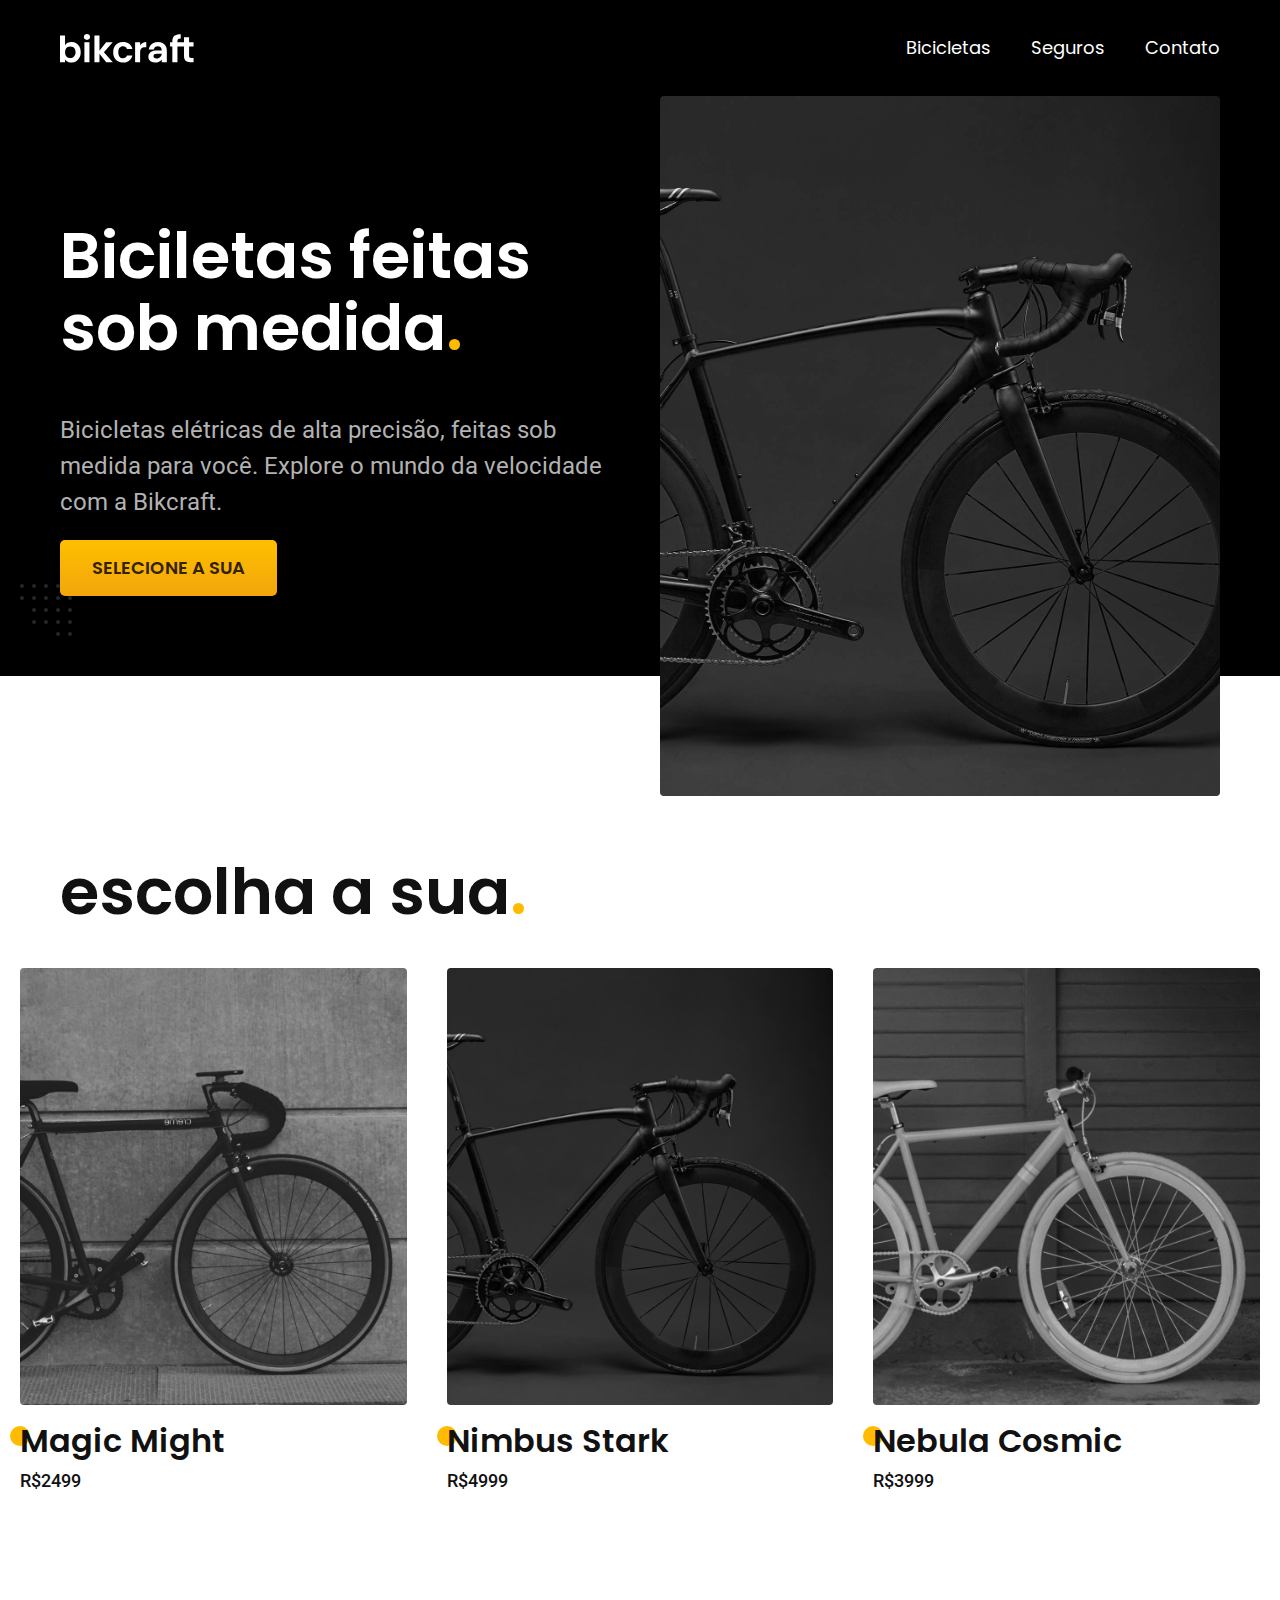
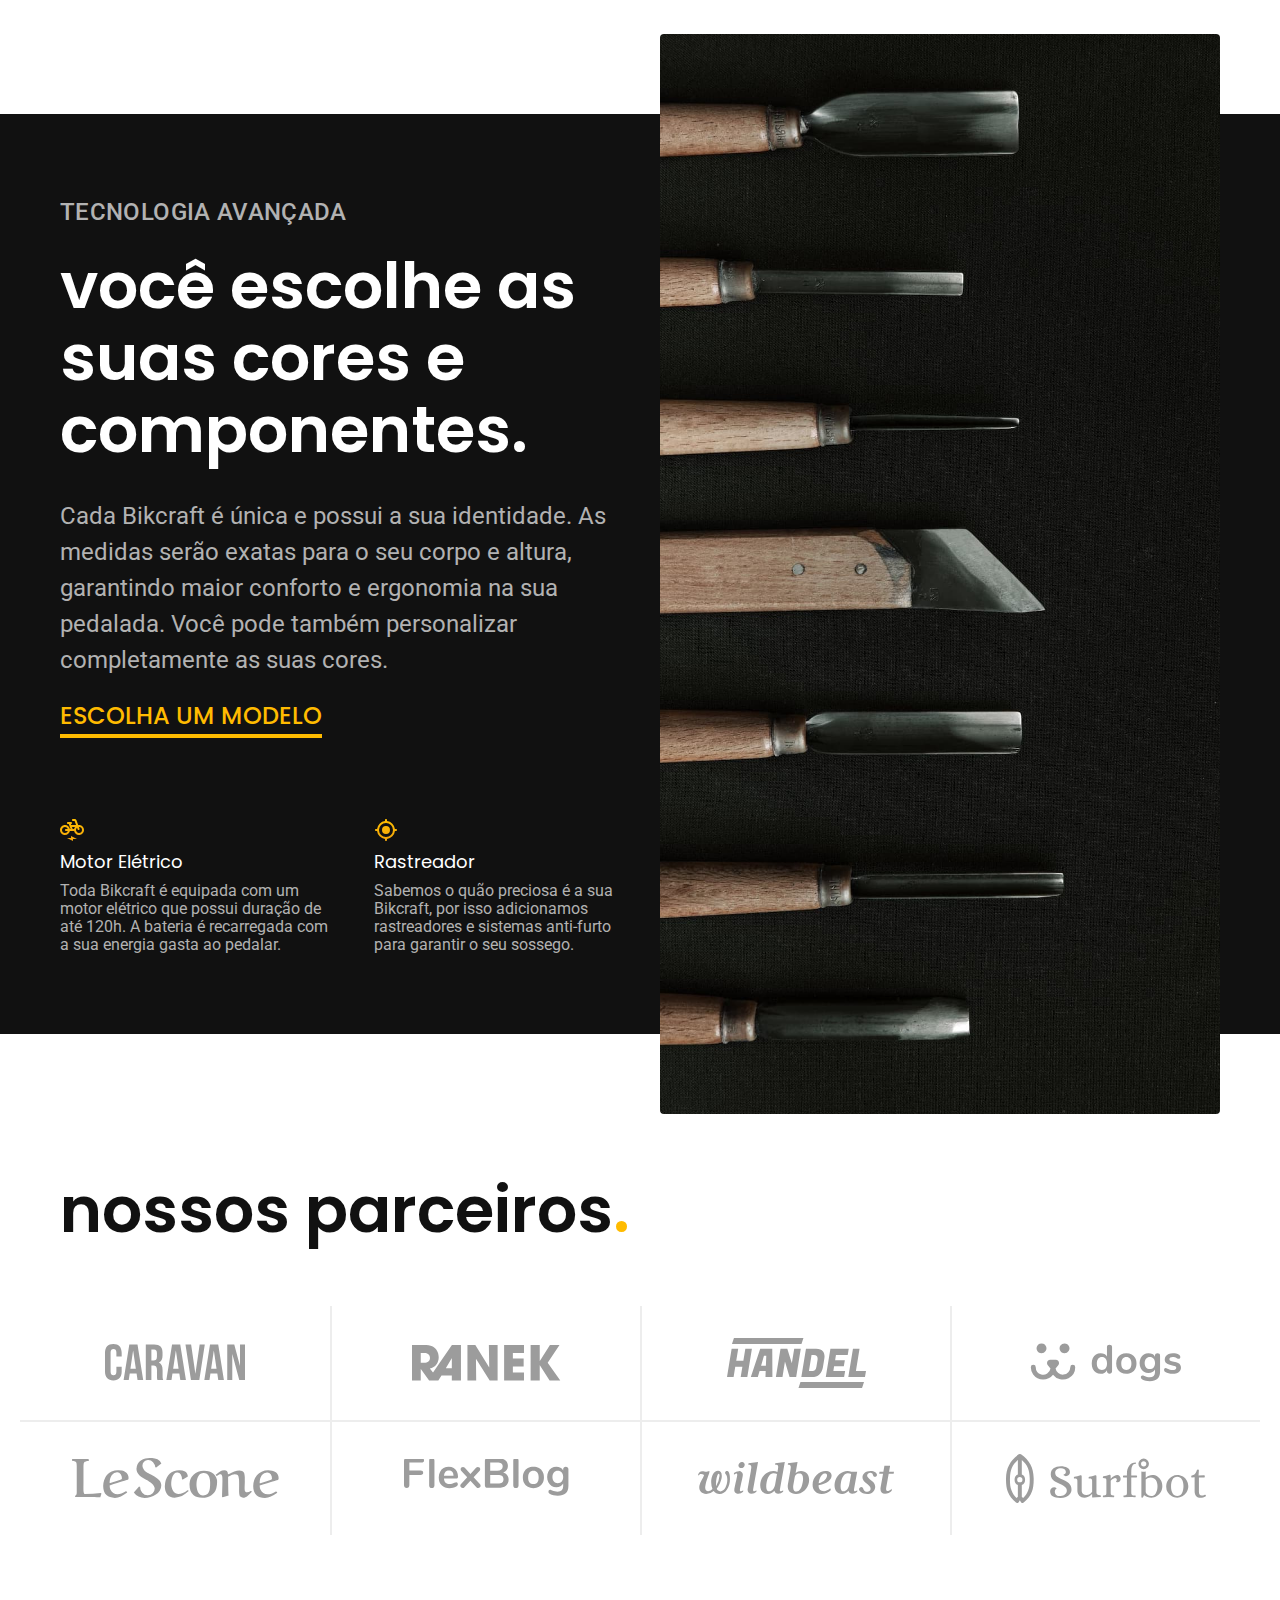
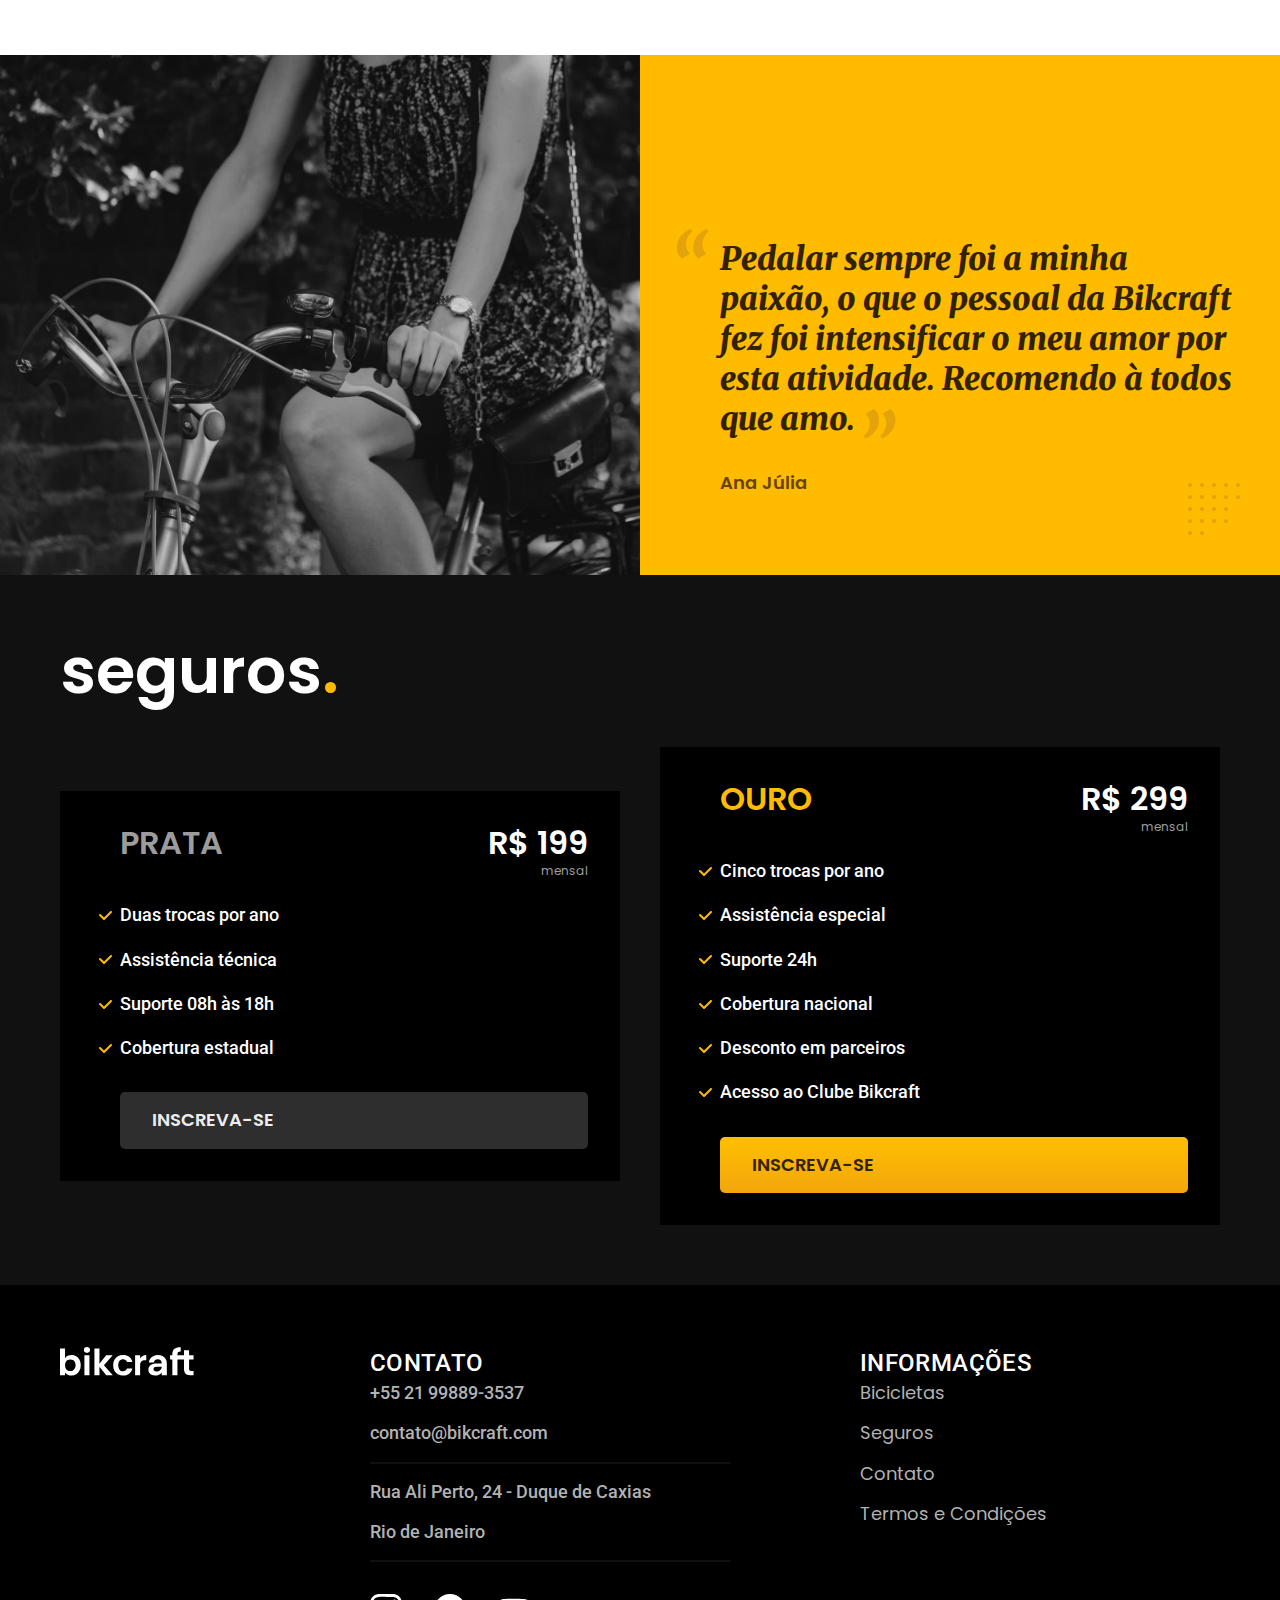
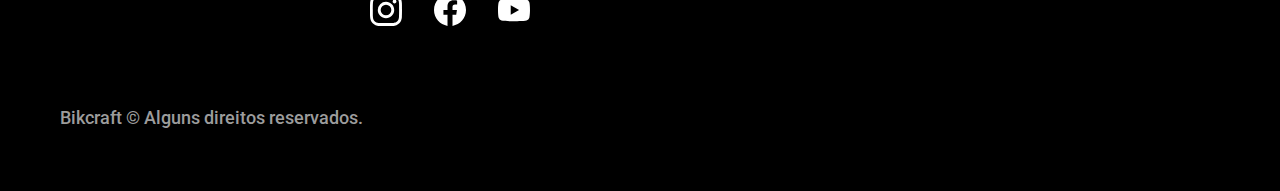
==== index.html @ 925ab54e "update plugins js" ====
<!DOCTYPE html>

<html lang="pt-br">

<head>
  <meta charset="UTF-8">
  <meta name="viewport" content="width=device-width, initial-scale=1.0">

  <title>Bikcraft - Bicicletas Elétricas</title>
  <meta name="description" content="Bicicletas elétricas de alta precisão e qualidade, feitas sob medida para o cliente. Explore o mundo na sua velocidade com a Bikcraft.">

  <link rel="preload" href="./css/style.css" as="style">
  <link rel="stylesheet" href="./css/style.css">


  <link rel="preconnect" href="https://fonts.googleapis.com">
  <link rel="preconnect" href="https://fonts.gstatic.com" crossorigin>
  <link href="link rel" preconnect href="https://fonts.googleapis.com">
  <link rel="preconnect" href="https://fonts.gstatic.com" crossorigin>
  <link href="https://fonts.googleapis.com/css2?family=Merriweather:ital,wght@1,900&family=Poppins:wght@400;600&family=Roboto:wght@400;500&display=swap" rel="stylesheet">


</head>

<body id="pagina-inicial">

  <header class="header-bg">
    <div class="header container">
      <a href="./">
        <img src="./img/bikcraft.svg" alt="Logo da Bikcraft" width="136" height="32">
      </a>
      <nav aria-label="primaria">
        <ul class="header-menu font-1-m cor-0 ">
          <li><a href="./bicicletas.html">Bicicletas</a></li>
          <li><a href="./seguros.html">Seguros</a></li>
          <li><a href="./contato.html">Contato</a></li>
        </ul>
      </nav>
    </div>
  </header>

  <main class="introducao-bg">
    <div class="introducao container">
      <div class="introducao-conteudo">
        <h1 class="font-1-xxl cor-0 fadeInDown" data-anime="200">Biciletas feitas sob medida<span class="corp1">.</span></h1>
        <p class="font-2-l cor-5 fadeInDown" data-anime="400">Bicicletas elétricas de alta precisão, feitas sob medida para você. Explore o mundo da velocidade com a Bikcraft.</p>
        <a class="botao corp1" href="./bicicletas.html" data-anime="600">Selecione a Sua</a>
      </div>
      <picture data-anime="800" class="fadeInDown">
        <source media="(max-width: 800px)" srcset="./img/bicicletas/nimbus.jpg">
        <img src="./img/fotos/introducao.jpg" alt="Bicicleta elétrica preta" width="1280" height="1600">
      </picture>
    </div>
  </main>

  <article class="bicicletas-lista">
    <h2 class="container font-1-xxl">escolha a sua<span class="corp1">.</span></h2>

    <ul>
      <li>
        <a href="./bicicletas/magic.html">
          <img src="./img/bicicletas/magic-home.jpg" alt="Bicicleta preta modelo Magic Might" width="920" height="1040">
          <h3 class="font-1-xl">Magic Might</h3>
          <span class="font-2-m cor8">R$2499</span>
        </a>
      </li>
      <li>
        <a href="./bicicletas/nimbus.html">
          <img src="./img/bicicletas/nimbus-home.jpg" alt="Bicicleta preta modelo Nimbus Stark" width="920" height="1040">
          <h3 class="font-1-xl">Nimbus Stark</h3>
          <span class="font-2-m cor8">R$4999</span>
        </a>
      </li>
      <li>
        <a href="./bicicletas/nebula.html">
          <img src="./img/bicicletas/nebula-home.jpg" alt="Bicicleta preta modelo Nebula Cosmic" width="920" height="1040">
          <h3 class="font-1-xl">Nebula Cosmic</h3>
          <span class="font-2-m cor8">R$3999</span>
        </a>
      </li>
    </ul>

  </article>

  <article class="tecnologia-bg">
    <div class="tecnologia container">
      <div class="tecnologia-conteudo">
        <span class="font-2-l-b cor-5">Tecnologia Avançada</span>
        <h2 class="font-1-xxl cor-0">você escolhe as suas cores e componentes<span class="cor-p1">.</span></h2>
        <p class="font-2-l cor-5">Cada Bikcraft é única e possui a sua identidade. As medidas serão exatas para o seu corpo e altura, garantindo maior conforto e ergonomia na sua pedalada. Você pode também personalizar completamente as suas cores.</p>
        <a class="link" href="./bicicletas.html">Escolha um modelo</a>
        <div class="tecnologia-vantagens">
          <div class="tecnologia-vantagens">
            <div>
              <img src="./img/icones/eletrica.svg" alt="" width="24" height="24">
              <h3 class="font-1-m cor-0">Motor Elétrico</h3>
              <p class="font-2-s cor-5">Toda Bikcraft é equipada com um motor elétrico que possui duração de até 120h. A bateria é recarregada com a sua energia gasta ao pedalar.</p>
            </div>
            <div>
              <img src="./img/icones/rastreador.svg" alt="" width="24" height="24">
              <h3 class="font-1-m cor-0">Rastreador</h3>
              <p class="font-2-s cor-5">Sabemos o quão preciosa é a sua Bikcraft, por isso adicionamos rastreadores e sistemas anti-furto para garantir o seu sossego.</p>
            </div>
          </div>
        </div>
      </div>
      <div class="tecnologia-imagem">
        <img src="./img/fotos/tecnologia.jpg" alt="" width="1200" height="1920">
      </div>
    </div>
  </article>

  <section class="parceiros" aria-label="nossos parceiros">
    <h2 class="container font-1-xxl">nossos parceiros<span class="corp1">.</span></h2>
    <ul>
      <li><img src="./img/parceiros/caravan.svg" alt="Caravan" width="140" height="38"></li>
      <li><img src="./img/parceiros/ranek.svg" alt="Ranek" width="149" height="36"></li>
      <li><img src="./img/parceiros/handel.svg" alt="Hancel" width="139" height="50"></li>
      <li><img src="./img/parceiros/dogs.svg" alt="Dogs" width="152" height="39"></li>
      <li><img src="./img/parceiros/lescone.svg" alt="LeScone" width="208" height="41"></li>
      <li><img src="./img/parceiros/flexblog.svg" alt="FlexBlog" width="165" height="38"></li>
      <li><img src="./img/parceiros/wildbeast.svg" alt="wildbeast" width="196" height="34"></li>
      <li><img src="./img/parceiros/surfbot.svg" alt="Surfbot" width="200" height="49"></li>
    </ul>
  </section>

  <section class="depoimento" aria-label="Depoimento">
    <div>
      <img src="./img/fotos/depoimento.jpg" alt="Pessoa pedalando uma bicicleta Bikcraft" width="1560" height="1360">
    </div>
    <div class="depoimento-conteudo">
      <blockquote class="font-1-xl corp5">
        <p>Pedalar sempre foi a minha paixão, o que o pessoal da Bikcraft fez foi intensificar o meu amor por esta atividade. Recomendo à todos que amo.</p>
      </blockquote>
      <span class="font-1-m-b corp4">Ana Júlia</span>
    </div>
  </section>


  <article class="seguros-bg">
    <div class="seguros container">
      <h2 class="font-1-xxl cor-0">seguros<span class="corp1">.</span></h2>
      <div class="seguros-item">
        <h3 class="font-1-xl cor-6">PRATA</h3>
        <span class="font-1-xl cor-0">R$ 199 <span class="font-1-xs cor-6">mensal</span></span>
        <ul class="font-2-m cor-0">
          <li>Duas trocas por ano</li>
          <li>Assistência técnica</li>
          <li>Suporte 08h às 18h</li>
          <li>Cobertura estadual</li>
        </ul>
        <a class="botao secundario" href="./orcamento.html">Inscreva-se</a>
      </div>

      <div class="seguros-item">
        <h3 class="font-1-xl corp1">OURO</h3>
        <span class="font-1-xl cor-0">R$ 299 <span class="font-1-xs cor-6">mensal</span></span>
        <ul class="font-2-m cor-0">
          <li>Cinco trocas por ano</li>
          <li>Assistência especial</li>
          <li>Suporte 24h</li>
          <li>Cobertura nacional</li>
          <li>Desconto em parceiros</li>
          <li>Acesso ao Clube Bikcraft</li>
        </ul>
        <a class="botao" href="./orcamento.html">Inscreva-se</a>
      </div>
    </div>
  </article>

  <footer class="footer-bg">
    <div class="footer container">
      <img src="./img/bikcraft.svg" alt="Bikcraft" width="136" height="32">

      <div class="footer-contato">
        <h3 class="font-2-l-b cor-0">Contato</h3>
        <ul class="font-2-m cor-5">
          <li><a href="tel:+5521998893537">+55 21 99889-3537</a></li>
          <li><a href="mailto:maeduardaaraujo01@gmail.com">contato@bikcraft.com</a></li>
          <li>Rua Ali Perto, 24 - Duque de Caxias</li>
          <li>Rio de Janeiro</li>
        </ul>
        <div class="footer-redes">
          <a href="./">
            <img src="./img/redes/instagram.svg" alt="Instagram" width="32" height="32">
          </a>
          <a href="./">
            <img src="./img/redes/facebook.svg" alt="Facebook" width="32" height="32">
          </a>
          <a href="./">
            <img src="./img/redes/youtube.svg" alt="Youtube" width="32" height="32">
          </a>
        </div>
      </div>
      <div class="footer-informacoes">
        <h3 class="font-2-l-b cor-0">Informações</h3>
        <nav>
          <ul class="font-1-m cor-5">
            <li><a href="./bicicletas.html">Bicicletas</a></li>
            <li><a href="./seguros.html">Seguros</a></li>
            <li><a href="./contato.html">Contato</a></li>
            <li><a href="./termos.html">Termos e Condições</a></li>
          </ul>
        </nav>
      </div>
      <p class="footer-copy font-2-m cor-6">Bikcraft © Alguns direitos reservados.</p>
    </div>
  </footer>

  <script src="./js/plugins/simple-anime.js"></script>
  <script src="./js/script.js"></script>

</body>

</html>
---- css/style.css ----
@import "./global/global.css";
@import "./utilidades/tipografia.css";
@import "./utilidades/cores.css";
@import "./utilidades/animacao.css";

@import "./global/header.css";
@import "./global/footer.css";

/* Utilidades */
@import "./utilidades/componentes.css";
@import "./utilidades/formulario.css";

/* Home */
@import "./home/introducao.css";
@import "./home/tecnologia.css";
@import "./home/parceiros.css";
@import "./home/depoimento.css";

/* Bicicletas */
@import "./bicicletas/bicicletas.lista.css";
@import "./bicicletas/bicicletas.css";

/* Bicicleta */
@import "./bicicleta/bicicleta.css";
@import "./bicicleta/seguro.css";

/* Seguros */
@import "./seguros/vantagens.css";
@import "./seguros/perguntas.css";
@import "./seguros/seguros.css";

/* Contato */
@import "./contato/contato.css";
@import "./contato/lojas.css";

/* Termos */
@import "./termos/termos.css";

/* Orçamento */
@import "./orcamento/orcamento.css";
---- css/style.css ----
@import "./global/global.css";
@import "./utilidades/tipografia.css";
@import "./utilidades/cores.css";
@import "./utilidades/animacao.css";

@import "./global/header.css";
@import "./global/footer.css";

/* Utilidades */
@import "./utilidades/componentes.css";
@import "./utilidades/formulario.css";

/* Home */
@import "./home/introducao.css";
@import "./home/tecnologia.css";
@import "./home/parceiros.css";
@import "./home/depoimento.css";

/* Bicicletas */
@import "./bicicletas/bicicletas.lista.css";
@import "./bicicletas/bicicletas.css";

/* Bicicleta */
@import "./bicicleta/bicicleta.css";
@import "./bicicleta/seguro.css";

/* Seguros */
@import "./seguros/vantagens.css";
@import "./seguros/perguntas.css";
@import "./seguros/seguros.css";

/* Contato */
@import "./contato/contato.css";
@import "./contato/lojas.css";

/* Termos */
@import "./termos/termos.css";

/* Orçamento */
@import "./orcamento/orcamento.css";
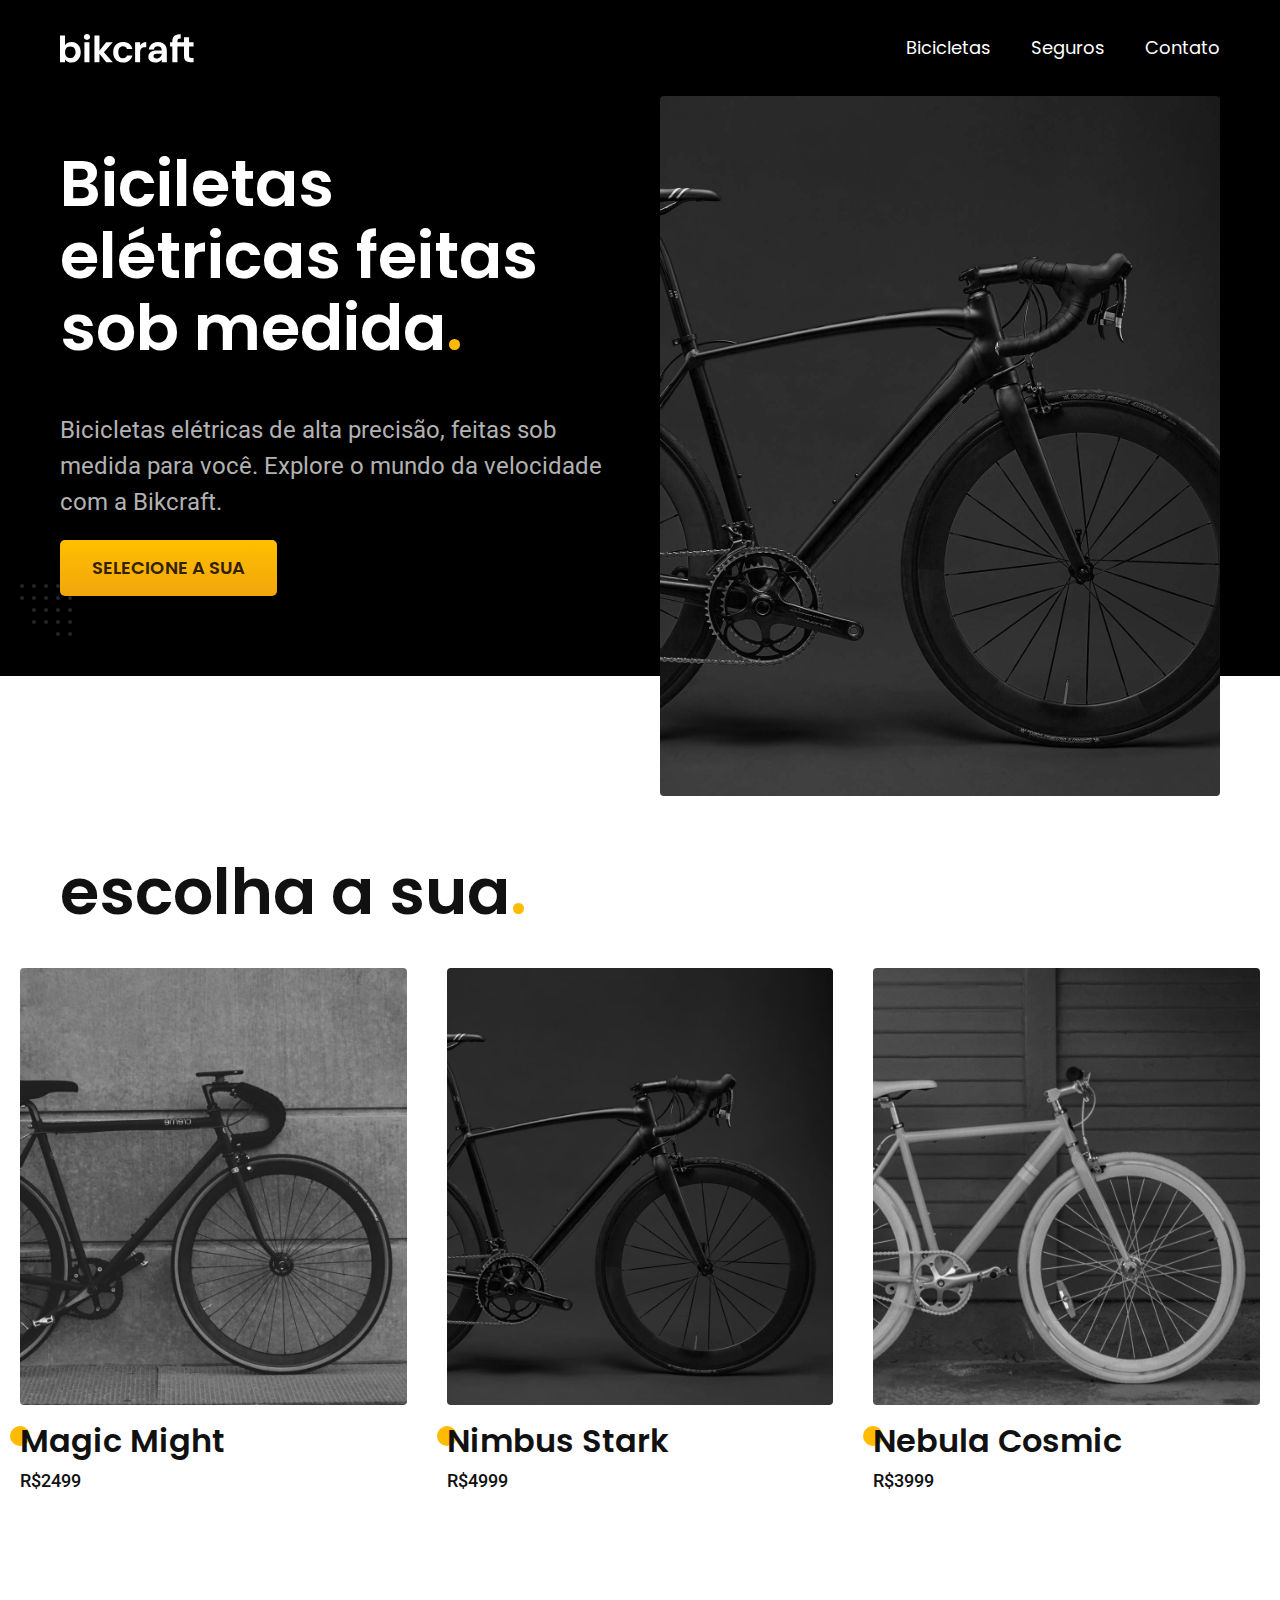
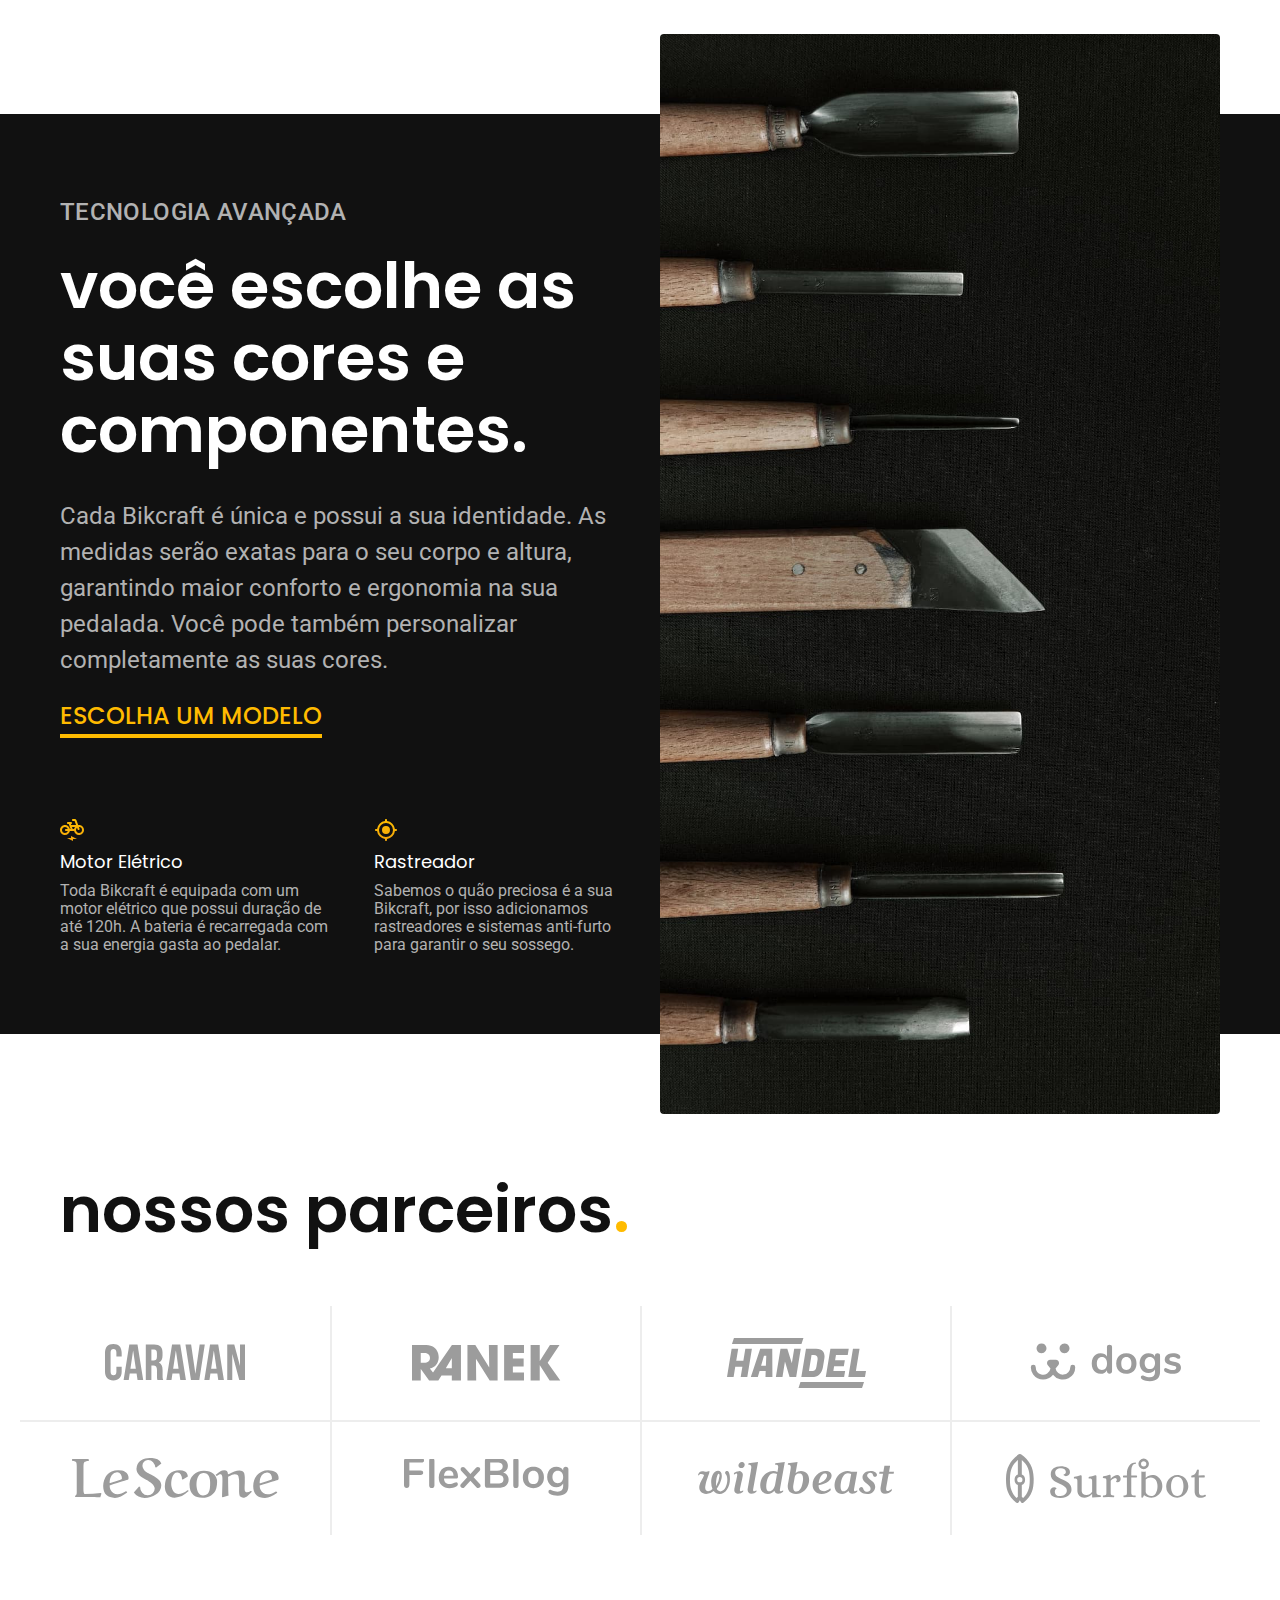
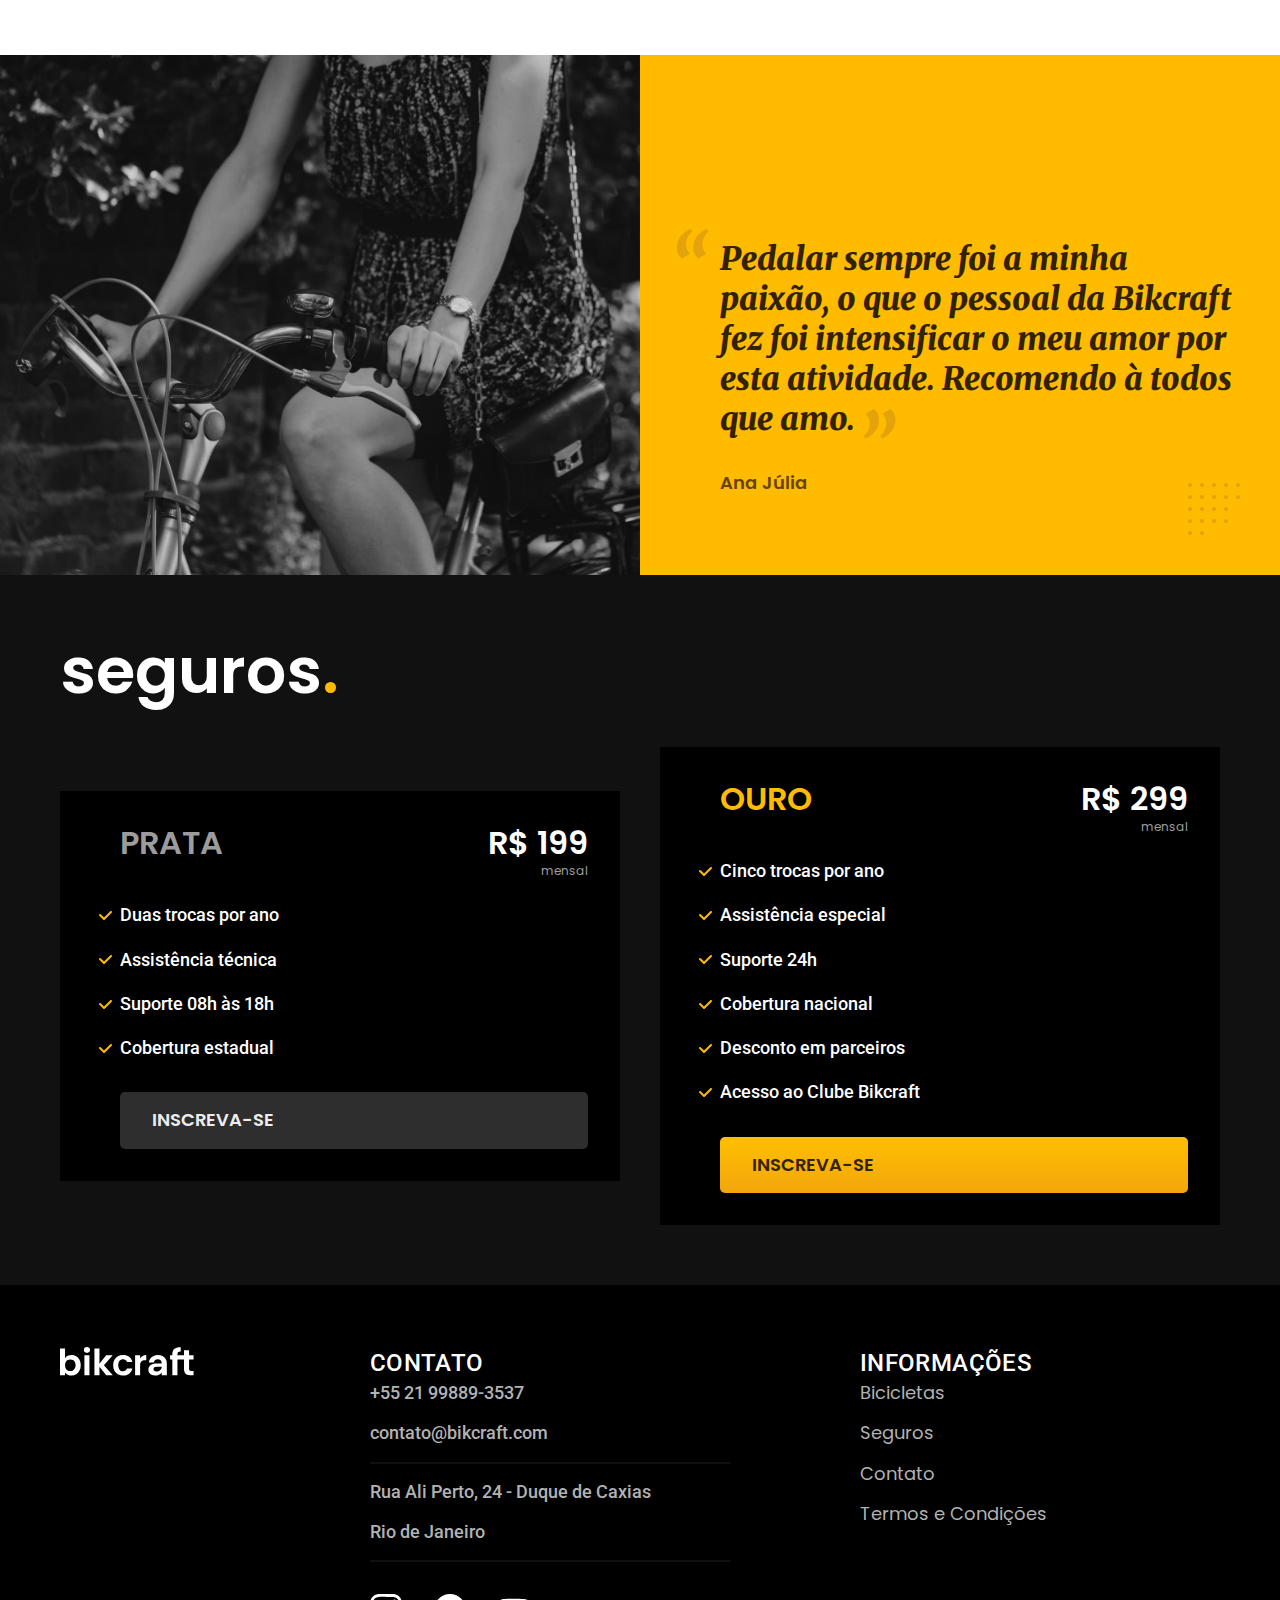
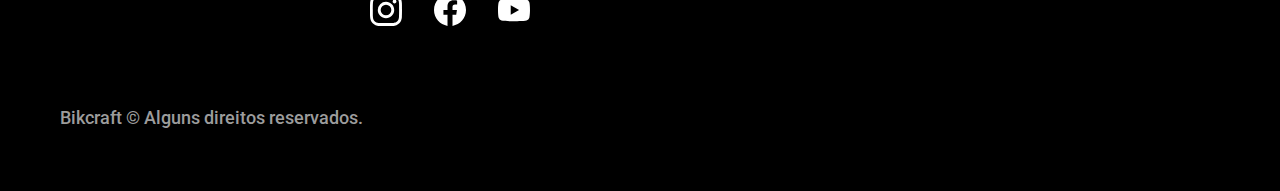
==== commit 0bb40311: "terceiro commit" ====
--- a/index.html
+++ b/index.html
@@ -9,8 +9,10 @@
   <title>Bikcraft - Bicicletas Elétricas</title>
   <meta name="description" content="Bicicletas elétricas de alta precisão e qualidade, feitas sob medida para o cliente. Explore o mundo na sua velocidade com a Bikcraft.">
 
-  <link rel="preload" href="./css/style.css" as="style">
-  <link rel="stylesheet" href="./css/style.css">
+
+  <link rel="icon" href="./favicon.svg" type="image/svg+xml">
+  <link rel="preload" href="./css/style.min.css" as="style">
+  <link rel="stylesheet" href="./css/style.min.css">
 
 
   <link rel="preconnect" href="https://fonts.googleapis.com">
@@ -20,6 +22,7 @@
   <link href="https://fonts.googleapis.com/css2?family=Merriweather:ital,wght@1,900&family=Poppins:wght@400;600&family=Roboto:wght@400;500&display=swap" rel="stylesheet">
 
 
+  <script>document.documentElement.classList.add('js');</script>
 </head>
 
 <body id="pagina-inicial">
@@ -42,7 +45,7 @@
   <main class="introducao-bg">
     <div class="introducao container">
       <div class="introducao-conteudo">
-        <h1 class="font-1-xxl cor-0 fadeInDown" data-anime="200">Biciletas feitas sob medida<span class="corp1">.</span></h1>
+        <h1 class="font-1-xxl cor-0 fadeInDown" data-anime="200">Biciletas elétricas feitas sob medida<span class="corp1">.</span></h1>
         <p class="font-2-l cor-5 fadeInDown" data-anime="400">Bicicletas elétricas de alta precisão, feitas sob medida para você. Explore o mundo da velocidade com a Bikcraft.</p>
         <a class="botao corp1" href="./bicicletas.html" data-anime="600">Selecione a Sua</a>
       </div>
--- a/css/style.min.css
+++ b/css/style.min.css
@@ -0,0 +1 @@
+body{margin:0;font-family:Arial,Helvetica,sans-serif;color:#111}body{margin:0;font-family:Arial,Helvetica,sans-serif;color:#111}blockquote,dd,h1,h2,h3,h4,p,ul{margin:0}ul{padding:0;list-style:none}a{text-decoration:none;color:inherit}img{max-width:100%;height:auto;display:block}img[src$=".jpg"]{border-radius:4px}.font-1-xxl{font:600 4rem/1.125 Poppins,sans-serif}.font-1-xl{font:600 2rem/1.25 Poppins,sans-serif}.font-2-xl{font:500 2rem/1.25 Roboto,sans-serif}.font-1-l{font:400 1.5rem/1.5 Poppins,sans-setif}.font-2-l,.font-2-l-b{font:400 1.5rem/1.5 Roboto,sans-serif}.font-2-l-b{font-weight:500;letter-spacing:.015em;text-transform:uppercase}.font-2-lb{font:500 1.5rem/1.5 Roboto,sans-serif}.font-1-m,.font-1-m-b{font:400 1.125rem/1.35 Poppins,sans-serif}.font-1-m-b{font-weight:600}.font-2-m{font:500 1.125rem/1.35 Roboto,sans-serif}.font-1-s{font:400 1rem/1.5 Poppins,sans-serif}.font-2-s{font:400 1rem/1.125 Roboto,sans-serif}.font-2-xs{font:400 0.875rem/1.43 Roboto,sans-serif}.font-1-xs{font:400 0.75rem/1.35 Poppins,sans-serif}@media (max-width:1200px){.font-1-xxl{font-size:3rem}.font-2-1,.font-2-l-b{font-size:1.125rem}}@media (max-width:800px){.font-1-xxl{font-size:2rem}.font-1-xl,.font-2-xl{font-size:1.5rem}}:root{--cor0:#ffffff;--cor1:#f7f7f7;--cor2:#ededed;--cor3:#dedede;--cor4:#cccccc;--cor5:#b2b2b2;--cor6:#9c9c9c;--cor7:#717171;--cor8:#595959;--cor9:#404040;--cor10:#2e2e2e;--cor11:#111111;--cor12:#000000;--corp1:#ffbb00;--corp2:#e4a30b;--corp3:#a66f00;--corp4:#664400;--corp5:#332200}.cor-0{color:var(--cor0)}.cor-1{color:var(--cor1)}.cor-2{color:var(--cor2)}.cor-3{color:var(--cor3)}.cor-4{color:var(--cor4)}.cor-5{color:var(--cor5)}.cor-6{color:var(--cor6)}.cor-7{color:var(--cor7)}.cor-8{color:var(--cor8)}.cor-9{color:var(--cor9)}.cor-10{color:var(--cor10)}.cor-11{color:var(--cor11)}.cor-12{color:var(--cor12)}.corp1{color:var(--corp1)}.corp2{color:var(--corp2)}.corp3{color:var(--corp3)}.corp4{color:var(--corp4)}.corp5{color:var(--corp5)}.js .fadeInDown{transform:translate3d(0,-20px,0)}.js .fadeInUp{transform:translate3d(0,20px,0)}.js .fadeInRight{transform:translate3d(20px,0,0)}.js .fadeInLeft{transform:translate3d(-20px,0,0)}.js [data-anime]{opacity:0}.js .anime{opacity:1;transform:none;transition:transform .8s,opacity .8s}.header-bg{background:var(--cor12)}.header{display:flex;flex-wrap:wrap;gap:20px;justify-content:space-between;align-items:center;box-sizing:border-box;padding-top:20px;padding-bottom:20px}.header-menu{display:flex;flex-wrap:wrap;gap:40px}.header-menu a{display:inline-block;padding:16px 0;position:relative}.header-menu a::after{content:"";display:block;height:2px;width:0%;background:var(--cor0);margin-top:4px;transition:.3s;position:absolute}.header-menu a.ativo::after,.header-menu a:hover:after{width:100%}@media (max-width:800px){.header{justify-content:center}.header-menu{gap:20px}.header-menu a{background:var(--cor11);padding:12px 16px;border-radius:4px}.header-menu a:hover{background-color:var(--cor10)}.header a::after{display:none}}@media (max-width:600px){.header-menu{gap:20px}.header-menu a{padding:8px 12px;font-size:14px}}@media (max-width:400px){.header-menu a{padding:8px 10px;font-size:10px}}.footer-bg{background-color:var(--cor12)}.footer{display:grid;grid-template-columns:3fr 5fr 4fr;gap:40px;padding-top:60px;padding-bottom:60px}.footer h2{margin-bottom:32px}.footer-contato ul{margin-bottom:32px}.footer-contato li:nth-child(2n):after{content:"";display:block;max-width:360px;height:2px;background:var(--cor11);margin-top:16px}.footer li{margin-bottom:16px}.footer-redes{display:flex;gap:32px}.footer a:hover{color:var(--cor0)}.footer-copy{grid-column:1/-1;margin-top:40px}@media (max-width:800px){.footer>img{display:none}.footer{grid-template-columns:1fr 1fr}}@media (max-width:600px){.footer{grid-template-columns:1fr;gap:60px}.footer-copy{margin-top:0}}.container{box-sizing:border-box;max-width:1200px;padding-left:20px;padding-right:20px;margin-left:auto;margin-right:auto}.botao{display:inline-block;padding:16px 32px;color:var(--corp5);background:linear-gradient(#ffbf00,#f2a60c);box-shadow:0 1px 2px rgba(0,0,0,.1);border-radius:5px;text-transform:uppercase;font:600 1.125rem/1.35 Poppins,sans-serif;border:none;cursor:pointer}.botao:hover{background:linear-gradient(#ffb60b,#e59317)}.botao.secundario{background:var(--cor10);color:var(--cor2)}.botao.secundario:hover{background:var(--cor9)}.botao.seta{display:flex;align-items:center}.botao.seta::after{content:"";display:inline-block;width:18px;height:10px;margin-left:12px;background:url("../img/icones/seta.svg");transition:transform .2s}.botao.seta:hover::after{transform:translateX(4px)}@media (max-width:600px){.botao{padding:12px 16px;font-size:1rem}}.link{display:inline-block;color:var(--corp1);font:500 1.5rem/1.5 Poppins,sans-serif;text-transform:uppercase}.link::after{content:"";display:block;width:100%;height:4px;background-color:currentColor}.link:hover{color:var(--cor0)}.titulo-bg{padding-top:60px;padding-bottom:60px;background-color:var(--cor11)}.titulo{margin-bottom:4px;background:url("../img/dec/top-right.svg") no-repeat top right 20px}@media (max-width:800px){.titulo{padding-top:40px;padding-bottom:40px}.titulo p{font-size:1rem;text-transform:lowercase;font-weight:400}}.form{display:grid;grid-template-columns:1fr 1fr;gap:20px}.form label{display:block;font:600 1rem/1.5 sans-serif}.form .col-2{grid-column:span 2}.form input[type=email],.form input[type=text],.form textarea{font:400 1rem/1.5 Roboto,sans-serif;background:var(--cor1);border:1px solid var(--cor2);padding:12px;border-radius:4px;width:100%;box-sizing:border-box}.form input[type=email]:focus,.form input[type=text]:focus,.form textarea:focus{outline:0;border-color:var(--corp1);background:var(--cor0);box-shadow:0 0 0 2px #fea}@media (max-width:600px){.form{grid-template-columns:1fr}.form .col-2{grid-column:1}}.introducao-bg{background:var(--cor12) url("../img/dec/bottom-left.svg") no-repeat bottom 160px left 20px;box-shadow:inset 0 -120px #fff}.introducao{display:grid;grid-template-columns:1fr 1fr;gap:0 40px;max-width:1200px}.introducao-conteudo{align-self:end;padding-bottom:200px}.introducao img{width:100%;height:100%;object-fit:cover}.introducao h1{margin-bottom:48px}.introducao h1 span{color:var(--corp1)}.introducao p{margin-bottom:20px}@media (max-width:800px){.introducao-bg{background:var(--cor11);padding-top:40px;box-shadow:inset 0 -60px var(--cor0)}.introducao{grid-template-columns:1fr;gap:32px}.introducao-conteudo{padding-bottom:0}.introducao h1{margin-bottom:16px}.introducao img{height:300px;width:100%}}.tecnologia-bg{background-color:var(--cor11);box-shadow:inset 0 80px var(--cor0),inset 0 -80px var(--cor0)}.tecnologia{display:grid;grid-template-columns:1fr 1fr;gap:40px}.tecnologia-imagem img{width:100%;height:100%;object-fit:cover;object-position:left}.tecnologia-conteudo{padding-top:160px;padding-bottom:160px}.tecnologia-conteudo>span{display:block;margin-bottom:20px}.tecnologia-conteudo h2{margin-bottom:32px}.tecnologia-conteudo>p{margin-bottom:20px}.tecnologia a{margin-bottom:80px}.tecnologia-vantagens{display:flex;gap:40px}.tecnologia-vantagens h3{margin-bottom:8px;width:max-content}.tecnologia-vantagens img{width:24px;margin-bottom:8px}@media (max-width:800px){.tecnologia-bg{box-shadow:initial}.tecnologia{grid-template-columns:1fr}.tecnologia-conteudo{padding-top:60px;padding-bottom:60px}.tecnologia-imagem{display:none}.tecnologia a{margin-bottom:60px}}@media (max-width:600px){.tecnologia-vantagens{flex-direction:column}}.parceiros{padding-top:60px;padding-bottom:120px}.parceiros h2{margin-bottom:60px}.parceiros ul{padding:0 20px;max-width:1400px;display:grid;grid-template-columns:repeat(4,1fr);margin-left:auto;margin-right:auto}.parceiros li{display:flex;padding:32px;border-left:2px solid var(--cor2)}.parceiros li:first-child,.parceiros li:nth-child(5){border-left:none}.parceiros li:nth-child(n+5){border-top:2px solid var(--cor2)}.parceiros img{margin:auto}@media (max-width:800px){.parceiros{padding-bottom:60px}.parceiros li{padding:20px}.parceiros h2{margin-bottom:20px}.parceiros ul{grid-template-columns:repeat(2,1fr)}.parceiros li:nth-child(n+3){border-top:2px solid var(--cor2)}.parceiros li:nth-child(odd){border-left:none}}.depoimento{display:grid;grid-template-columns:1fr 1fr;background-color:var(--corp1);overflow:hidden}.depoimento img{width:100%;height:100%;object-fit:cover;border-radius:0}.depoimento-conteudo{padding:40px 40px 80px 80px;align-self:end;background:url("../img/dec/bottom-right-p.svg") no-repeat bottom 40px right 40px}.depoimento-conteudo p{max-width:32ch;font-family:Merriweather,serif;font-style:italic;font-weight:900;margin-bottom:32px;position:relative}.depoimento p::after,.depoimento p::before{font-size:5rem;color:var(--corp2);position:absolute}.depoimento p::before{content:"“";left:-50px;top:-20px}.depoimento p::after{content:"”"}@media (min-width:1200px){.depoimento img{max-height:520px}}@media (max-width:800px){.depoimento{grid-template-columns:1fr;text-align:center}.depoimento img{max-height:200px}.depoimento-conteudo{padding:40px 20px;justify-self:center}}.bicicletas-lista{padding-top:60px;padding-bottom:120px}.bicicletas-lista h2{margin-bottom:40px}.bicicletas-lista ul{display:flex;gap:40px;padding:0 20px 20px 20px;max-width:1400px;margin-left:auto;margin-right:auto;overflow-x:auto}#bicicleta .bicicletas-lista ul{padding:40px 60px;background-color:var(--cor2)}.bicicletas-lista li{flex:1;min-width:280px}.bicicletas-lista a{display:block}.bicicletas-lista img{margin-bottom:16px}.bicicletas-lista h3{margin-bottom:8px;display:flex;align-items:center;position:relative}.bicicletas-lista h3::before{content:" ";position:absolute;width:20px;height:20px;top:5px;left:-10px;border-radius:50%;background-color:var(--corp1);z-index:-1}.bicicletas-lista li:hover{transform:scale(1.02);transition:1.8s;cursor:grab}@media (max-width:800px){.bicicletas-lista{padding-bottom:60px}.bicicletas-lista ul{gap:20px}}.bicicletas-bg{background:linear-gradient(to right,var(--cor0) 30%,var(--cor11) 0)}.bicicletas{display:grid;grid-template-columns:1fr 1fr;gap:40px;padding-top:60px;padding-bottom:60px;background:url("../img/dec/top-right.svg") no-repeat top 40px right 20px}.bicicletas-imagem{display:grid}.bicicletas-imagem img{grid-area:1/1}.bicicletas-imagem span{grid-area:1/1;place-self:start end;margin-top:20px;background:var(--cor12);display:inline-block;padding:8px 16px 8px 8px;border-radius:4px 0 0 4px}.bicicletas-conteudo{display:grid;grid-template-columns:1fr auto;align-content:start}.bicicletas h2,.bicicletas p{grid-column:1/-1}.bicicletas h2{margin-bottom:20px}.bicicletas h2::before{content:"";display:block;width:12px;height:8px;background-color:var(--corp1);margin-bottom:8px}.bicicletas p{margin-bottom:32px}.bicicletas a{place-self:end}.bicicletas li{display:flex;align-items:center}.bicicletas ul{display:grid;gap:16px}.bicicletas-conteudo img{width:24px;margin-right:8px}@media (max-width:800px){.bicicletas-bg{background:var(--cor11)}.bicicletas{grid-template-columns:1fr;gap:20px;padding-top:40px;padding-bottom:40px}}@media (max-width:600px){.bicicletas-conteudo{grid-template-columns:1fr}.bicicletas ul{font-size:1rem;grid-template-columns:1fr 1fr;margin-bottom:32px}.bicicletas a{margin-top:20px;place-self:start;grid-column:1/-1}}.bicicleta{display:grid;grid-template-columns:1fr 1fr;align-items:start;gap:40px;padding-top:60px;padding-bottom:60px}#bicicleta .titulo p{text-transform:uppercase}.bicicleta-imagens{display:flex;flex-wrap:wrap;gap:20px}.bicicleta-imagens img{flex:1;min-width:200px}.bicicleta-imagens img:first-child{min-width:100%}.bicicleta-conteudo p{margin-bottom:32px}.bicicleta-comprar{display:grid;grid-template-columns:max-content auto;align-items:center;justify-items:start;gap:8px 8px;margin-bottom:40px}.bicicleta-comprar a{grid-row:span 2}.bicicleta-comprar span{display:flex;align-items:center;background-color:var(--cor12);padding:4px 8px;border-radius:4px}.bicicleta-conteudo h2{text-transform:uppercase;letter-spacing:.15em;margin-bottom:12px}.bicicleta-ficha,.bicicleta-informacoes{padding:32px;background-color:var(--cor12);border-radius:4px}.bicicleta-informacoes{margin-bottom:40px;display:grid;grid-template-columns:1fr 1fr;gap:32px}.bicicleta-informacoes img{width:24px;margin-bottom:8px}.bicicleta-informacoes h3{margin-bottom:8px}.bicicleta-ficha li{padding:4px 0;display:flex;justify-content:space-between;border-bottom:1px solid var(--cor11)}.bicicleta-ficha li:last-child{border-bottom:none}.bicicleta-ficha span{color:var(--cor6)}@media (max-width:800px){.bicicleta{grid-template-columns:1fr;padding-top:40px;padding-bottom:40px}.bicicleta-imagens{grid-row:2}}@media (max-width:400px){.bicicleta-informacoes{grid-template-columns:1fr}.bicicleta-comprar{grid-template-columns:1fr}}.seguro-bg{background-color:var(--cor10);box-shadow:inset 0 120px var(--cor0),inset 0 -120px var(--cor12)}.seguro{display:grid;grid-template-columns:1fr 1fr;gap:40px}.seguro-imagem img{width:100%;height:100%;object-fit:cover}.seguro-conteudo{padding-top:180px;padding-bottom:180px}.seguro h2{margin-bottom:10px}.seguro p{margin-top:10px}.seguro a{margin-top:10px}@media (max-width:800px){.seguro-bg{box-shadow:inset 0 -60px var(--cor12)}.seguro{grid-template-columns:1fr}.seguro-imagem{height:200px}.seguro-conteudo{grid-row:1;padding-top:40px;padding-bottom:0}}.vantagens-bg{background-color:var(--cor12)}.vantagens{padding-top:120px;padding-bottom:120px}.vantagens h2{margin-bottom:60px}.vantagens ul{display:grid;grid-template-columns:repeat(auto-fit,minmax(280px,max-content));gap:20px}.vantagens h3,.vantagens img{margin-bottom:8px}@media (max-width:800px){.vantagens-bg{background-color:var(--cor11)}.vantagens{padding:30px;padding-bottom:30px}.vantagens h2{margin-bottom:5 0}.vantagens ul{gap:20px;grid-template-columns:1fr}}.perguntas{padding-top:120px;padding-bottom:120px}.perguntas h2{margin-bottom:60px}.perguntas dl>div{padding:20px;border-radius:4px}.perguntas dl>div:nth-child(odd){background-color:var(--cor1)}.perguntas button{display:grid;grid-template-columns:auto 1fr auto;align-items:center;gap:8px;cursor:pointer;border:none;background:0 0;width:100%;text-align:left}.perguntas button::before{content:"";display:inline-block;width:12px;height:8px;background-color:var(--corp1)}.perguntas button::after{content:"";display:inline-block;width:14px;height:6px;background:url("../img/icones/seta-abrir.svg");transform:.3s}.perguntas button:hover::after,.perguntas button[aria-expanded=true]::after{transform:rotate(180deg)}.js .perguntas dd{display:none}.js .perguntas dd.ativa{display:block}.perguntas dd{padding-left:20px;padding-top:16px;max-width:80ch}@media (max-width:800px){.perguntas{padding-top:60px;padding-bottom:60px}.perguntas h2{margin-bottom:40px}}.seguros-bg{background:var(--cor11)}.seguros{padding-top:60px;padding-bottom:60px;display:grid;grid-template-columns:1fr 1fr;gap:40px;align-items:center}.seguros h2{grid-column:1/-1}.seguros-item{background-color:var(--cor12);padding:32px 32px 32px 60px;display:grid;grid-template-columns:1fr auto}.seguros-item h3{margin-bottom:40px}.seguros-item span{grid-column:2;display:block;text-align:right}.seguros-item ul{grid-column:1/-1;margin-bottom:32px}.seguros-item li{display:flex;align-items:center;position:relative}.seguros-item li+li{margin-top:20px}.seguros-item li::before{content:"";display:inline-block;width:13px;height:9px;background-image:url("../img/icones/lista.svg");position:absolute;left:-21px;position:absolute}.seguros-item a{grid-column:1/-1}@media (max-width:800px){.seguros{grid-template-columns:1fr}}#contato{background:linear-gradient(var(--cor11) 600px,var(--cor1) 0)}.contato{display:grid;grid-template-columns:5fr 7fr}.contato-dados,.contato-formulario{padding:60px;box-shadow:0 1px 2px rgba(0,0,0,.1)}.contato-dados{border-radius:5px 0 0 5px;background:var(--cor12) url("../img/dec/bottom-left.svg") no-repeat bottom 20px left 20px}.contato-formulario{border-radius:0 5px 5px 0;background:var(--cor0) url("../img/dec/bottom-right.svg") no-repeat bottom 20px right 20px}.contato-dados h2{margin-bottom:60px}.contato-endereco{margin-bottom:32px;padding-left:28px;background:url("../img/icones/local.svg") no-repeat 0 2px}.contato-endereco p{margin-bottom:8px}.contato-meios a{display:block;max-width:max-content;margin-bottom:8px;padding-left:28px}.contato-meios a:hover{color:var(--cor0)}.contato-meios a:first-child{background:url("../img/icones/email.svg") no-repeat 0 2px}.contato-meios a:nth-child(2){margin-bottom:32px}.contato-meios a:nth-child(3){background:url("../img/icones/telefone.svg") no-repeat 0 2px;margin-bottom:60px}.contato-redes{display:flex;gap:32px;padding-left:28px}@media (max-width:800px){.contato{grid-template-columns:1fr}.contato-dados,.contato-formulario{padding:20px}.contato-dados{border-radius:5px 5px 0 0;background:var(--cor12)}.contato-formulario{border-radius:0 0 5px 5px}.contato-dados h2,.contato-meios a:nth-child(3){margin-bottom:32px}.contato-redes{margin-bottom:12px}}.lojas{display:grid;grid-template-columns:1fr 1fr;gap:0 40px;padding-top:120px;padding-bottom:120px}.lojas h2{grid-column:1/-1;margin-bottom:60px}.lojas img{border-radius:4px 4px 0 0}.lojas-item{border-radius:4px;background:var(--cor0);box-shadow:0 1px 2px rgba(0,0,0,.1)}.lojas-conteudo{display:grid;grid-template-columns:1fr 1fr;gap:32px 16px;padding:32px}.lojas-conteudo h3,.lojas-tempo{grid-column:1/-1}.lojas-dados{display:grid;gap:8px;border-left:2px solid var(--cor2);padding-left:12px}.lojas-tempo{display:flex;align-items:center;gap:8px}@media (max-width:800px){.lojas{gap:20px;padding-top:60px;padding-bottom:60px}.lojas h2{margin-bottom:32px}.lojas-conteudo{grid-template-columns:1fr}}@media (max-width:600px){.lojas{grid-template-columns:1fr}}.termos{padding-top:80px;padding-bottom:80px}.termos h2{font-weight:600;margin-bottom:20px}.termos p+h2{margin-top:40px}.termos p{margin-bottom:24px;max-width:75ch}#orcamento{background:linear-gradient(var(--cor11) 600px,var(--cor1) 0)}.orcamento{display:grid;grid-template-columns:5fr 7fr;padding-bottom:120px}.orcamento h2{text-transform:uppercase;position:relative;display:flex;align-items:center}.orcamento h2::before{content:"";display:inline-block;width:4px;height:8px;background-color:var(--corp1);position:absolute;left:-12px}.orcamento-dados,.orcamento-produto{padding:60px;box-shadow:0 1px 2px rgba(0,0,0,.1)}.orcamento-produto{border-radius:5px 0 0 5px;background:var(--cor12) url("../img/dec/bottom-left.svg") no-repeat bottom 20px left 20px;display:grid;grid-template-columns:1fr 1fr;gap:20px;align-content:start}.orcamento-produto>*{grid-column:1/-1}.orcamento-produto>label{grid-column:initial}.orcamento-produto label{font:400 1rem/1.5 Poppins,sans-serif;color:var(--cor4);background-color:var(--cor10);padding:12px 16px;border-radius:4px;cursor:pointer;display:grid;grid-template-columns:auto 1fr auto;align-items:center;border:1px solid var(--cor10)}.orcamento-produto input:checked+label{background:var(--cor0);color:var(--cor11)}.orcamento-produto label::before{content:"";display:inline-block;box-sizing:border-box;width:12px;height:12px;border:1px solid var(--cor6);border-radius:50%;margin-right:8px}.orcamento-produto input:checked+label::before{border-color:var(--cor7);box-shadow:inset 0 0 0 3px var(--cor0),inset 0 0 0 6px var(--cor11)}.orcamento-produto label:hover{background-color:var(--cor9);border-color:var(--cor9)}.orcamento-produto input:focus+label{box-shadow:0 0 0 2px var(--corp1);border-color:var(--cor12)}.orcamento-produto label span{display:none}.orcamento-produto input:checked+label span{display:inline-block}.orcamento-produto input{opacity:0;position:absolute;pointer-events:none}.orcamento-dados{border-radius:0 5px 5px 0;background:var(--cor0) url("../img/dec/bottom-right.svg") no-repeat bottom 10px right 10px}.orcamento-conteudo{display:none}.orcamento-conteudo h2,.orcamento-dados h2:nth-of-type(n+2){margin-top:20px}#bikcraft:checked~#orcamento-bikcraft,#seguro:checked~#orcamento-seguro{display:grid;gap:20px}.orcamento-detalhes{display:none;background:var(--cor0);padding:20px;grid-template-columns:1fr 1fr;border-radius:4px;align-items:center}.orcamento-detalhes li{display:flex;align-items:center;margin-bottom:8px}.orcamento-detalhes li img{width:16px;margin-right:8px}.orcamento-produto input:checked+label+.orcamento-detalhes{display:grid}@media (max-width:1200px){.orcamento-dados,.orcamento-produto{padding:32px}}@media (max-width:800px){.orcamento{grid-template-columns:1fr}.orcamento-produto{border-radius:5px 5px 0 0;background:var(--cor12)}.orcamento-dados{border-radius:0 0 5px 5px}}@media (max-width:400px){.orcamento-produto{grid-template-columns:1fr}}--- a/css/style.min.css
+++ b/css/style.min.css
@@ -0,0 +1 @@
+body{margin:0;font-family:Arial,Helvetica,sans-serif;color:#111}body{margin:0;font-family:Arial,Helvetica,sans-serif;color:#111}blockquote,dd,h1,h2,h3,h4,p,ul{margin:0}ul{padding:0;list-style:none}a{text-decoration:none;color:inherit}img{max-width:100%;height:auto;display:block}img[src$=".jpg"]{border-radius:4px}.font-1-xxl{font:600 4rem/1.125 Poppins,sans-serif}.font-1-xl{font:600 2rem/1.25 Poppins,sans-serif}.font-2-xl{font:500 2rem/1.25 Roboto,sans-serif}.font-1-l{font:400 1.5rem/1.5 Poppins,sans-setif}.font-2-l,.font-2-l-b{font:400 1.5rem/1.5 Roboto,sans-serif}.font-2-l-b{font-weight:500;letter-spacing:.015em;text-transform:uppercase}.font-2-lb{font:500 1.5rem/1.5 Roboto,sans-serif}.font-1-m,.font-1-m-b{font:400 1.125rem/1.35 Poppins,sans-serif}.font-1-m-b{font-weight:600}.font-2-m{font:500 1.125rem/1.35 Roboto,sans-serif}.font-1-s{font:400 1rem/1.5 Poppins,sans-serif}.font-2-s{font:400 1rem/1.125 Roboto,sans-serif}.font-2-xs{font:400 0.875rem/1.43 Roboto,sans-serif}.font-1-xs{font:400 0.75rem/1.35 Poppins,sans-serif}@media (max-width:1200px){.font-1-xxl{font-size:3rem}.font-2-1,.font-2-l-b{font-size:1.125rem}}@media (max-width:800px){.font-1-xxl{font-size:2rem}.font-1-xl,.font-2-xl{font-size:1.5rem}}:root{--cor0:#ffffff;--cor1:#f7f7f7;--cor2:#ededed;--cor3:#dedede;--cor4:#cccccc;--cor5:#b2b2b2;--cor6:#9c9c9c;--cor7:#717171;--cor8:#595959;--cor9:#404040;--cor10:#2e2e2e;--cor11:#111111;--cor12:#000000;--corp1:#ffbb00;--corp2:#e4a30b;--corp3:#a66f00;--corp4:#664400;--corp5:#332200}.cor-0{color:var(--cor0)}.cor-1{color:var(--cor1)}.cor-2{color:var(--cor2)}.cor-3{color:var(--cor3)}.cor-4{color:var(--cor4)}.cor-5{color:var(--cor5)}.cor-6{color:var(--cor6)}.cor-7{color:var(--cor7)}.cor-8{color:var(--cor8)}.cor-9{color:var(--cor9)}.cor-10{color:var(--cor10)}.cor-11{color:var(--cor11)}.cor-12{color:var(--cor12)}.corp1{color:var(--corp1)}.corp2{color:var(--corp2)}.corp3{color:var(--corp3)}.corp4{color:var(--corp4)}.corp5{color:var(--corp5)}.js .fadeInDown{transform:translate3d(0,-20px,0)}.js .fadeInUp{transform:translate3d(0,20px,0)}.js .fadeInRight{transform:translate3d(20px,0,0)}.js .fadeInLeft{transform:translate3d(-20px,0,0)}.js [data-anime]{opacity:0}.js .anime{opacity:1;transform:none;transition:transform .8s,opacity .8s}.header-bg{background:var(--cor12)}.header{display:flex;flex-wrap:wrap;gap:20px;justify-content:space-between;align-items:center;box-sizing:border-box;padding-top:20px;padding-bottom:20px}.header-menu{display:flex;flex-wrap:wrap;gap:40px}.header-menu a{display:inline-block;padding:16px 0;position:relative}.header-menu a::after{content:"";display:block;height:2px;width:0%;background:var(--cor0);margin-top:4px;transition:.3s;position:absolute}.header-menu a.ativo::after,.header-menu a:hover:after{width:100%}@media (max-width:800px){.header{justify-content:center}.header-menu{gap:20px}.header-menu a{background:var(--cor11);padding:12px 16px;border-radius:4px}.header-menu a:hover{background-color:var(--cor10)}.header a::after{display:none}}@media (max-width:600px){.header-menu{gap:20px}.header-menu a{padding:8px 12px;font-size:14px}}@media (max-width:400px){.header-menu a{padding:8px 10px;font-size:10px}}.footer-bg{background-color:var(--cor12)}.footer{display:grid;grid-template-columns:3fr 5fr 4fr;gap:40px;padding-top:60px;padding-bottom:60px}.footer h2{margin-bottom:32px}.footer-contato ul{margin-bottom:32px}.footer-contato li:nth-child(2n):after{content:"";display:block;max-width:360px;height:2px;background:var(--cor11);margin-top:16px}.footer li{margin-bottom:16px}.footer-redes{display:flex;gap:32px}.footer a:hover{color:var(--cor0)}.footer-copy{grid-column:1/-1;margin-top:40px}@media (max-width:800px){.footer>img{display:none}.footer{grid-template-columns:1fr 1fr}}@media (max-width:600px){.footer{grid-template-columns:1fr;gap:60px}.footer-copy{margin-top:0}}.container{box-sizing:border-box;max-width:1200px;padding-left:20px;padding-right:20px;margin-left:auto;margin-right:auto}.botao{display:inline-block;padding:16px 32px;color:var(--corp5);background:linear-gradient(#ffbf00,#f2a60c);box-shadow:0 1px 2px rgba(0,0,0,.1);border-radius:5px;text-transform:uppercase;font:600 1.125rem/1.35 Poppins,sans-serif;border:none;cursor:pointer}.botao:hover{background:linear-gradient(#ffb60b,#e59317)}.botao.secundario{background:var(--cor10);color:var(--cor2)}.botao.secundario:hover{background:var(--cor9)}.botao.seta{display:flex;align-items:center}.botao.seta::after{content:"";display:inline-block;width:18px;height:10px;margin-left:12px;background:url("../img/icones/seta.svg");transition:transform .2s}.botao.seta:hover::after{transform:translateX(4px)}@media (max-width:600px){.botao{padding:12px 16px;font-size:1rem}}.link{display:inline-block;color:var(--corp1);font:500 1.5rem/1.5 Poppins,sans-serif;text-transform:uppercase}.link::after{content:"";display:block;width:100%;height:4px;background-color:currentColor}.link:hover{color:var(--cor0)}.titulo-bg{padding-top:60px;padding-bottom:60px;background-color:var(--cor11)}.titulo{margin-bottom:4px;background:url("../img/dec/top-right.svg") no-repeat top right 20px}@media (max-width:800px){.titulo{padding-top:40px;padding-bottom:40px}.titulo p{font-size:1rem;text-transform:lowercase;font-weight:400}}.form{display:grid;grid-template-columns:1fr 1fr;gap:20px}.form label{display:block;font:600 1rem/1.5 sans-serif}.form .col-2{grid-column:span 2}.form input[type=email],.form input[type=text],.form textarea{font:400 1rem/1.5 Roboto,sans-serif;background:var(--cor1);border:1px solid var(--cor2);padding:12px;border-radius:4px;width:100%;box-sizing:border-box}.form input[type=email]:focus,.form input[type=text]:focus,.form textarea:focus{outline:0;border-color:var(--corp1);background:var(--cor0);box-shadow:0 0 0 2px #fea}@media (max-width:600px){.form{grid-template-columns:1fr}.form .col-2{grid-column:1}}.introducao-bg{background:var(--cor12) url("../img/dec/bottom-left.svg") no-repeat bottom 160px left 20px;box-shadow:inset 0 -120px #fff}.introducao{display:grid;grid-template-columns:1fr 1fr;gap:0 40px;max-width:1200px}.introducao-conteudo{align-self:end;padding-bottom:200px}.introducao img{width:100%;height:100%;object-fit:cover}.introducao h1{margin-bottom:48px}.introducao h1 span{color:var(--corp1)}.introducao p{margin-bottom:20px}@media (max-width:800px){.introducao-bg{background:var(--cor11);padding-top:40px;box-shadow:inset 0 -60px var(--cor0)}.introducao{grid-template-columns:1fr;gap:32px}.introducao-conteudo{padding-bottom:0}.introducao h1{margin-bottom:16px}.introducao img{height:300px;width:100%}}.tecnologia-bg{background-color:var(--cor11);box-shadow:inset 0 80px var(--cor0),inset 0 -80px var(--cor0)}.tecnologia{display:grid;grid-template-columns:1fr 1fr;gap:40px}.tecnologia-imagem img{width:100%;height:100%;object-fit:cover;object-position:left}.tecnologia-conteudo{padding-top:160px;padding-bottom:160px}.tecnologia-conteudo>span{display:block;margin-bottom:20px}.tecnologia-conteudo h2{margin-bottom:32px}.tecnologia-conteudo>p{margin-bottom:20px}.tecnologia a{margin-bottom:80px}.tecnologia-vantagens{display:flex;gap:40px}.tecnologia-vantagens h3{margin-bottom:8px;width:max-content}.tecnologia-vantagens img{width:24px;margin-bottom:8px}@media (max-width:800px){.tecnologia-bg{box-shadow:initial}.tecnologia{grid-template-columns:1fr}.tecnologia-conteudo{padding-top:60px;padding-bottom:60px}.tecnologia-imagem{display:none}.tecnologia a{margin-bottom:60px}}@media (max-width:600px){.tecnologia-vantagens{flex-direction:column}}.parceiros{padding-top:60px;padding-bottom:120px}.parceiros h2{margin-bottom:60px}.parceiros ul{padding:0 20px;max-width:1400px;display:grid;grid-template-columns:repeat(4,1fr);margin-left:auto;margin-right:auto}.parceiros li{display:flex;padding:32px;border-left:2px solid var(--cor2)}.parceiros li:first-child,.parceiros li:nth-child(5){border-left:none}.parceiros li:nth-child(n+5){border-top:2px solid var(--cor2)}.parceiros img{margin:auto}@media (max-width:800px){.parceiros{padding-bottom:60px}.parceiros li{padding:20px}.parceiros h2{margin-bottom:20px}.parceiros ul{grid-template-columns:repeat(2,1fr)}.parceiros li:nth-child(n+3){border-top:2px solid var(--cor2)}.parceiros li:nth-child(odd){border-left:none}}.depoimento{display:grid;grid-template-columns:1fr 1fr;background-color:var(--corp1);overflow:hidden}.depoimento img{width:100%;height:100%;object-fit:cover;border-radius:0}.depoimento-conteudo{padding:40px 40px 80px 80px;align-self:end;background:url("../img/dec/bottom-right-p.svg") no-repeat bottom 40px right 40px}.depoimento-conteudo p{max-width:32ch;font-family:Merriweather,serif;font-style:italic;font-weight:900;margin-bottom:32px;position:relative}.depoimento p::after,.depoimento p::before{font-size:5rem;color:var(--corp2);position:absolute}.depoimento p::before{content:"“";left:-50px;top:-20px}.depoimento p::after{content:"”"}@media (min-width:1200px){.depoimento img{max-height:520px}}@media (max-width:800px){.depoimento{grid-template-columns:1fr;text-align:center}.depoimento img{max-height:200px}.depoimento-conteudo{padding:40px 20px;justify-self:center}}.bicicletas-lista{padding-top:60px;padding-bottom:120px}.bicicletas-lista h2{margin-bottom:40px}.bicicletas-lista ul{display:flex;gap:40px;padding:0 20px 20px 20px;max-width:1400px;margin-left:auto;margin-right:auto;overflow-x:auto}#bicicleta .bicicletas-lista ul{padding:40px 60px;background-color:var(--cor2)}.bicicletas-lista li{flex:1;min-width:280px}.bicicletas-lista a{display:block}.bicicletas-lista img{margin-bottom:16px}.bicicletas-lista h3{margin-bottom:8px;display:flex;align-items:center;position:relative}.bicicletas-lista h3::before{content:" ";position:absolute;width:20px;height:20px;top:5px;left:-10px;border-radius:50%;background-color:var(--corp1);z-index:-1}.bicicletas-lista li:hover{transform:scale(1.02);transition:1.8s;cursor:grab}@media (max-width:800px){.bicicletas-lista{padding-bottom:60px}.bicicletas-lista ul{gap:20px}}.bicicletas-bg{background:linear-gradient(to right,var(--cor0) 30%,var(--cor11) 0)}.bicicletas{display:grid;grid-template-columns:1fr 1fr;gap:40px;padding-top:60px;padding-bottom:60px;background:url("../img/dec/top-right.svg") no-repeat top 40px right 20px}.bicicletas-imagem{display:grid}.bicicletas-imagem img{grid-area:1/1}.bicicletas-imagem span{grid-area:1/1;place-self:start end;margin-top:20px;background:var(--cor12);display:inline-block;padding:8px 16px 8px 8px;border-radius:4px 0 0 4px}.bicicletas-conteudo{display:grid;grid-template-columns:1fr auto;align-content:start}.bicicletas h2,.bicicletas p{grid-column:1/-1}.bicicletas h2{margin-bottom:20px}.bicicletas h2::before{content:"";display:block;width:12px;height:8px;background-color:var(--corp1);margin-bottom:8px}.bicicletas p{margin-bottom:32px}.bicicletas a{place-self:end}.bicicletas li{display:flex;align-items:center}.bicicletas ul{display:grid;gap:16px}.bicicletas-conteudo img{width:24px;margin-right:8px}@media (max-width:800px){.bicicletas-bg{background:var(--cor11)}.bicicletas{grid-template-columns:1fr;gap:20px;padding-top:40px;padding-bottom:40px}}@media (max-width:600px){.bicicletas-conteudo{grid-template-columns:1fr}.bicicletas ul{font-size:1rem;grid-template-columns:1fr 1fr;margin-bottom:32px}.bicicletas a{margin-top:20px;place-self:start;grid-column:1/-1}}.bicicleta{display:grid;grid-template-columns:1fr 1fr;align-items:start;gap:40px;padding-top:60px;padding-bottom:60px}#bicicleta .titulo p{text-transform:uppercase}.bicicleta-imagens{display:flex;flex-wrap:wrap;gap:20px}.bicicleta-imagens img{flex:1;min-width:200px}.bicicleta-imagens img:first-child{min-width:100%}.bicicleta-conteudo p{margin-bottom:32px}.bicicleta-comprar{display:grid;grid-template-columns:max-content auto;align-items:center;justify-items:start;gap:8px 8px;margin-bottom:40px}.bicicleta-comprar a{grid-row:span 2}.bicicleta-comprar span{display:flex;align-items:center;background-color:var(--cor12);padding:4px 8px;border-radius:4px}.bicicleta-conteudo h2{text-transform:uppercase;letter-spacing:.15em;margin-bottom:12px}.bicicleta-ficha,.bicicleta-informacoes{padding:32px;background-color:var(--cor12);border-radius:4px}.bicicleta-informacoes{margin-bottom:40px;display:grid;grid-template-columns:1fr 1fr;gap:32px}.bicicleta-informacoes img{width:24px;margin-bottom:8px}.bicicleta-informacoes h3{margin-bottom:8px}.bicicleta-ficha li{padding:4px 0;display:flex;justify-content:space-between;border-bottom:1px solid var(--cor11)}.bicicleta-ficha li:last-child{border-bottom:none}.bicicleta-ficha span{color:var(--cor6)}@media (max-width:800px){.bicicleta{grid-template-columns:1fr;padding-top:40px;padding-bottom:40px}.bicicleta-imagens{grid-row:2}}@media (max-width:400px){.bicicleta-informacoes{grid-template-columns:1fr}.bicicleta-comprar{grid-template-columns:1fr}}.seguro-bg{background-color:var(--cor10);box-shadow:inset 0 120px var(--cor0),inset 0 -120px var(--cor12)}.seguro{display:grid;grid-template-columns:1fr 1fr;gap:40px}.seguro-imagem img{width:100%;height:100%;object-fit:cover}.seguro-conteudo{padding-top:180px;padding-bottom:180px}.seguro h2{margin-bottom:10px}.seguro p{margin-top:10px}.seguro a{margin-top:10px}@media (max-width:800px){.seguro-bg{box-shadow:inset 0 -60px var(--cor12)}.seguro{grid-template-columns:1fr}.seguro-imagem{height:200px}.seguro-conteudo{grid-row:1;padding-top:40px;padding-bottom:0}}.vantagens-bg{background-color:var(--cor12)}.vantagens{padding-top:120px;padding-bottom:120px}.vantagens h2{margin-bottom:60px}.vantagens ul{display:grid;grid-template-columns:repeat(auto-fit,minmax(280px,max-content));gap:20px}.vantagens h3,.vantagens img{margin-bottom:8px}@media (max-width:800px){.vantagens-bg{background-color:var(--cor11)}.vantagens{padding:30px;padding-bottom:30px}.vantagens h2{margin-bottom:5 0}.vantagens ul{gap:20px;grid-template-columns:1fr}}.perguntas{padding-top:120px;padding-bottom:120px}.perguntas h2{margin-bottom:60px}.perguntas dl>div{padding:20px;border-radius:4px}.perguntas dl>div:nth-child(odd){background-color:var(--cor1)}.perguntas button{display:grid;grid-template-columns:auto 1fr auto;align-items:center;gap:8px;cursor:pointer;border:none;background:0 0;width:100%;text-align:left}.perguntas button::before{content:"";display:inline-block;width:12px;height:8px;background-color:var(--corp1)}.perguntas button::after{content:"";display:inline-block;width:14px;height:6px;background:url("../img/icones/seta-abrir.svg");transform:.3s}.perguntas button:hover::after,.perguntas button[aria-expanded=true]::after{transform:rotate(180deg)}.js .perguntas dd{display:none}.js .perguntas dd.ativa{display:block}.perguntas dd{padding-left:20px;padding-top:16px;max-width:80ch}@media (max-width:800px){.perguntas{padding-top:60px;padding-bottom:60px}.perguntas h2{margin-bottom:40px}}.seguros-bg{background:var(--cor11)}.seguros{padding-top:60px;padding-bottom:60px;display:grid;grid-template-columns:1fr 1fr;gap:40px;align-items:center}.seguros h2{grid-column:1/-1}.seguros-item{background-color:var(--cor12);padding:32px 32px 32px 60px;display:grid;grid-template-columns:1fr auto}.seguros-item h3{margin-bottom:40px}.seguros-item span{grid-column:2;display:block;text-align:right}.seguros-item ul{grid-column:1/-1;margin-bottom:32px}.seguros-item li{display:flex;align-items:center;position:relative}.seguros-item li+li{margin-top:20px}.seguros-item li::before{content:"";display:inline-block;width:13px;height:9px;background-image:url("../img/icones/lista.svg");position:absolute;left:-21px;position:absolute}.seguros-item a{grid-column:1/-1}@media (max-width:800px){.seguros{grid-template-columns:1fr}}#contato{background:linear-gradient(var(--cor11) 600px,var(--cor1) 0)}.contato{display:grid;grid-template-columns:5fr 7fr}.contato-dados,.contato-formulario{padding:60px;box-shadow:0 1px 2px rgba(0,0,0,.1)}.contato-dados{border-radius:5px 0 0 5px;background:var(--cor12) url("../img/dec/bottom-left.svg") no-repeat bottom 20px left 20px}.contato-formulario{border-radius:0 5px 5px 0;background:var(--cor0) url("../img/dec/bottom-right.svg") no-repeat bottom 20px right 20px}.contato-dados h2{margin-bottom:60px}.contato-endereco{margin-bottom:32px;padding-left:28px;background:url("../img/icones/local.svg") no-repeat 0 2px}.contato-endereco p{margin-bottom:8px}.contato-meios a{display:block;max-width:max-content;margin-bottom:8px;padding-left:28px}.contato-meios a:hover{color:var(--cor0)}.contato-meios a:first-child{background:url("../img/icones/email.svg") no-repeat 0 2px}.contato-meios a:nth-child(2){margin-bottom:32px}.contato-meios a:nth-child(3){background:url("../img/icones/telefone.svg") no-repeat 0 2px;margin-bottom:60px}.contato-redes{display:flex;gap:32px;padding-left:28px}@media (max-width:800px){.contato{grid-template-columns:1fr}.contato-dados,.contato-formulario{padding:20px}.contato-dados{border-radius:5px 5px 0 0;background:var(--cor12)}.contato-formulario{border-radius:0 0 5px 5px}.contato-dados h2,.contato-meios a:nth-child(3){margin-bottom:32px}.contato-redes{margin-bottom:12px}}.lojas{display:grid;grid-template-columns:1fr 1fr;gap:0 40px;padding-top:120px;padding-bottom:120px}.lojas h2{grid-column:1/-1;margin-bottom:60px}.lojas img{border-radius:4px 4px 0 0}.lojas-item{border-radius:4px;background:var(--cor0);box-shadow:0 1px 2px rgba(0,0,0,.1)}.lojas-conteudo{display:grid;grid-template-columns:1fr 1fr;gap:32px 16px;padding:32px}.lojas-conteudo h3,.lojas-tempo{grid-column:1/-1}.lojas-dados{display:grid;gap:8px;border-left:2px solid var(--cor2);padding-left:12px}.lojas-tempo{display:flex;align-items:center;gap:8px}@media (max-width:800px){.lojas{gap:20px;padding-top:60px;padding-bottom:60px}.lojas h2{margin-bottom:32px}.lojas-conteudo{grid-template-columns:1fr}}@media (max-width:600px){.lojas{grid-template-columns:1fr}}.termos{padding-top:80px;padding-bottom:80px}.termos h2{font-weight:600;margin-bottom:20px}.termos p+h2{margin-top:40px}.termos p{margin-bottom:24px;max-width:75ch}#orcamento{background:linear-gradient(var(--cor11) 600px,var(--cor1) 0)}.orcamento{display:grid;grid-template-columns:5fr 7fr;padding-bottom:120px}.orcamento h2{text-transform:uppercase;position:relative;display:flex;align-items:center}.orcamento h2::before{content:"";display:inline-block;width:4px;height:8px;background-color:var(--corp1);position:absolute;left:-12px}.orcamento-dados,.orcamento-produto{padding:60px;box-shadow:0 1px 2px rgba(0,0,0,.1)}.orcamento-produto{border-radius:5px 0 0 5px;background:var(--cor12) url("../img/dec/bottom-left.svg") no-repeat bottom 20px left 20px;display:grid;grid-template-columns:1fr 1fr;gap:20px;align-content:start}.orcamento-produto>*{grid-column:1/-1}.orcamento-produto>label{grid-column:initial}.orcamento-produto label{font:400 1rem/1.5 Poppins,sans-serif;color:var(--cor4);background-color:var(--cor10);padding:12px 16px;border-radius:4px;cursor:pointer;display:grid;grid-template-columns:auto 1fr auto;align-items:center;border:1px solid var(--cor10)}.orcamento-produto input:checked+label{background:var(--cor0);color:var(--cor11)}.orcamento-produto label::before{content:"";display:inline-block;box-sizing:border-box;width:12px;height:12px;border:1px solid var(--cor6);border-radius:50%;margin-right:8px}.orcamento-produto input:checked+label::before{border-color:var(--cor7);box-shadow:inset 0 0 0 3px var(--cor0),inset 0 0 0 6px var(--cor11)}.orcamento-produto label:hover{background-color:var(--cor9);border-color:var(--cor9)}.orcamento-produto input:focus+label{box-shadow:0 0 0 2px var(--corp1);border-color:var(--cor12)}.orcamento-produto label span{display:none}.orcamento-produto input:checked+label span{display:inline-block}.orcamento-produto input{opacity:0;position:absolute;pointer-events:none}.orcamento-dados{border-radius:0 5px 5px 0;background:var(--cor0) url("../img/dec/bottom-right.svg") no-repeat bottom 10px right 10px}.orcamento-conteudo{display:none}.orcamento-conteudo h2,.orcamento-dados h2:nth-of-type(n+2){margin-top:20px}#bikcraft:checked~#orcamento-bikcraft,#seguro:checked~#orcamento-seguro{display:grid;gap:20px}.orcamento-detalhes{display:none;background:var(--cor0);padding:20px;grid-template-columns:1fr 1fr;border-radius:4px;align-items:center}.orcamento-detalhes li{display:flex;align-items:center;margin-bottom:8px}.orcamento-detalhes li img{width:16px;margin-right:8px}.orcamento-produto input:checked+label+.orcamento-detalhes{display:grid}@media (max-width:1200px){.orcamento-dados,.orcamento-produto{padding:32px}}@media (max-width:800px){.orcamento{grid-template-columns:1fr}.orcamento-produto{border-radius:5px 5px 0 0;background:var(--cor12)}.orcamento-dados{border-radius:0 0 5px 5px}}@media (max-width:400px){.orcamento-produto{grid-template-columns:1fr}}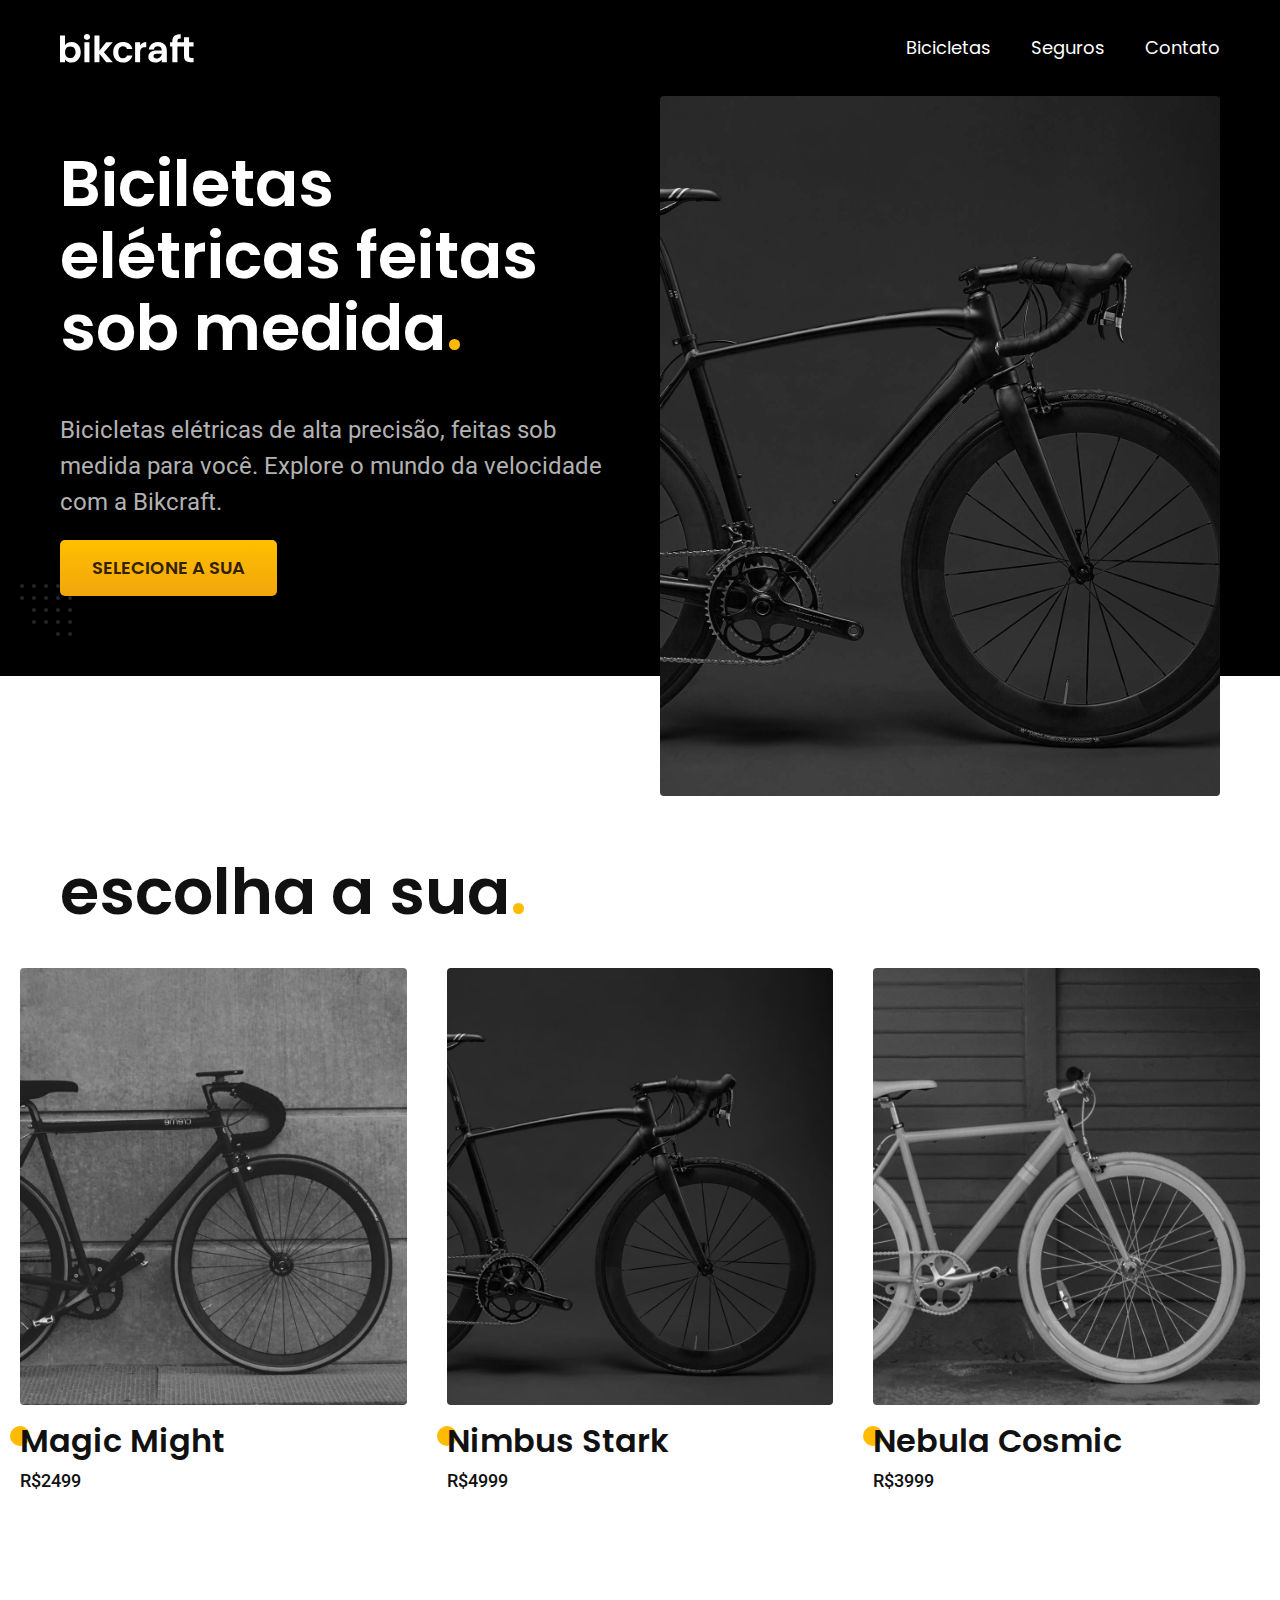
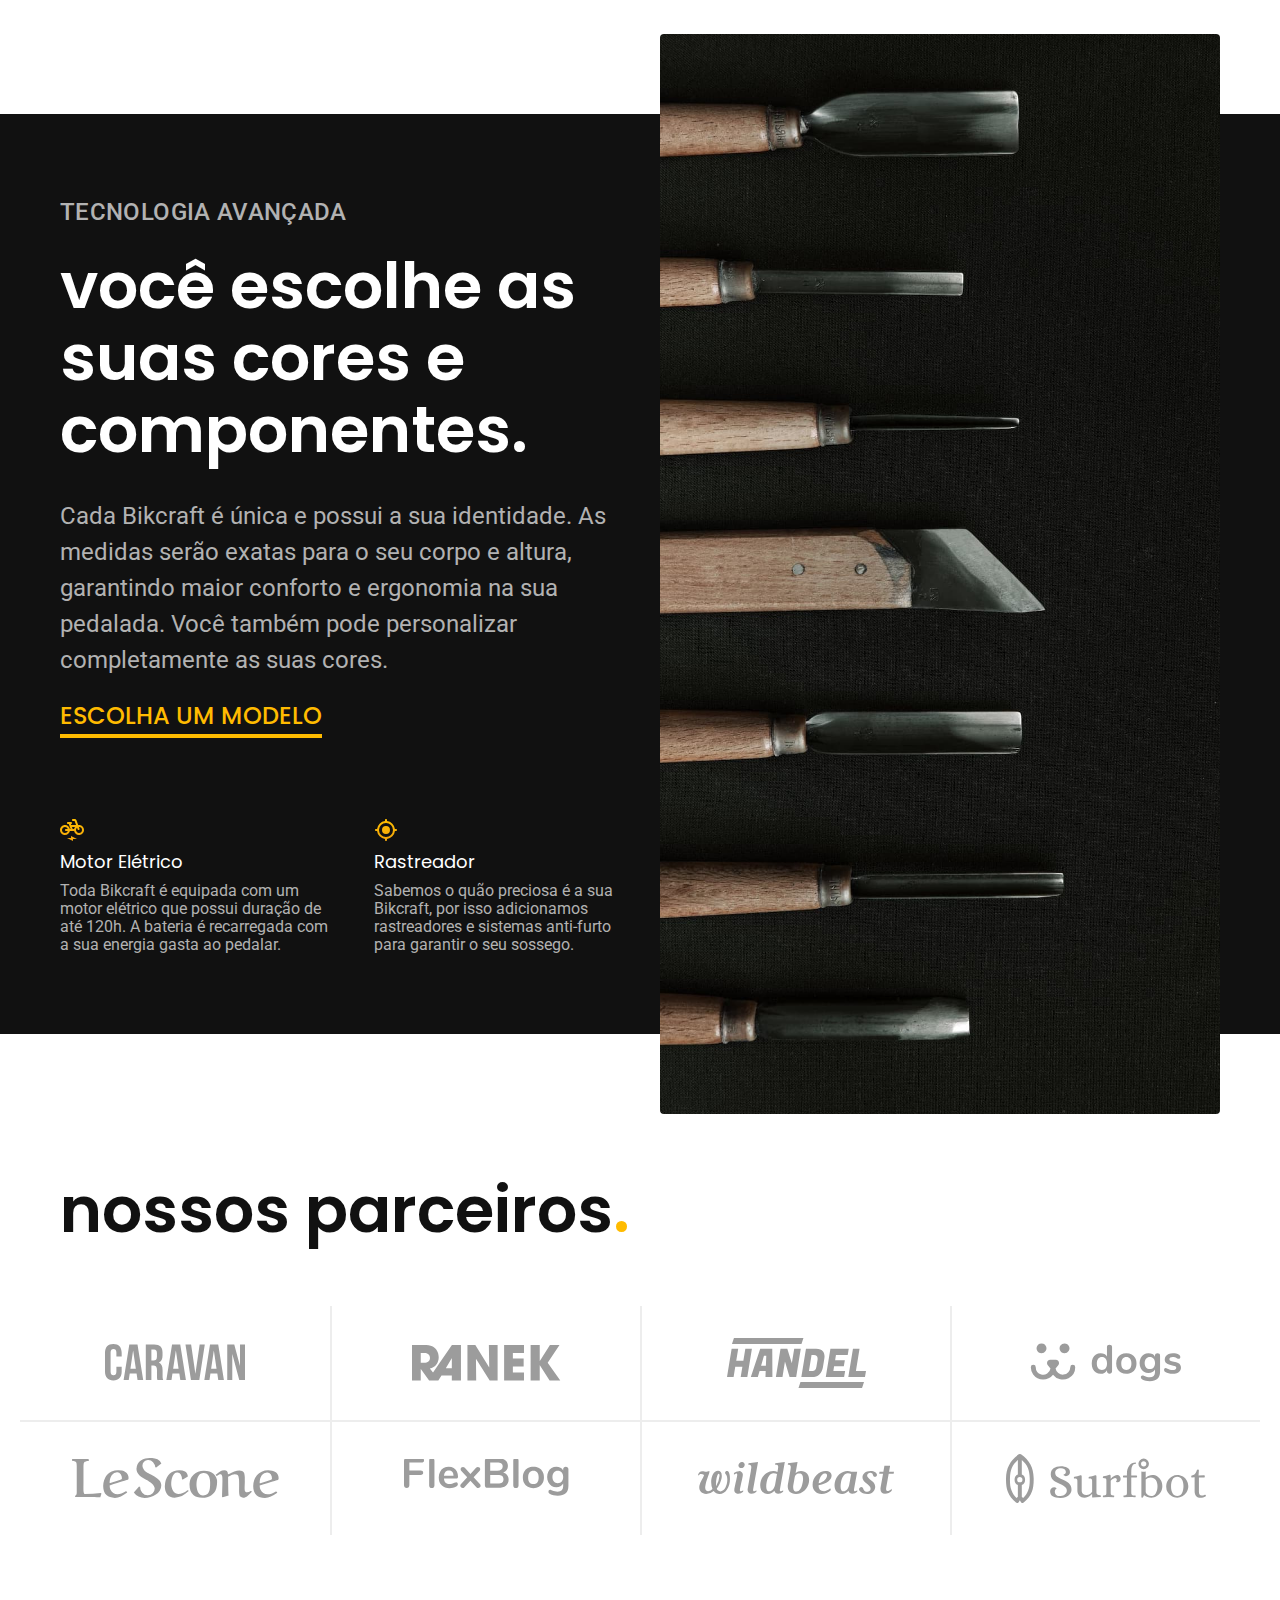
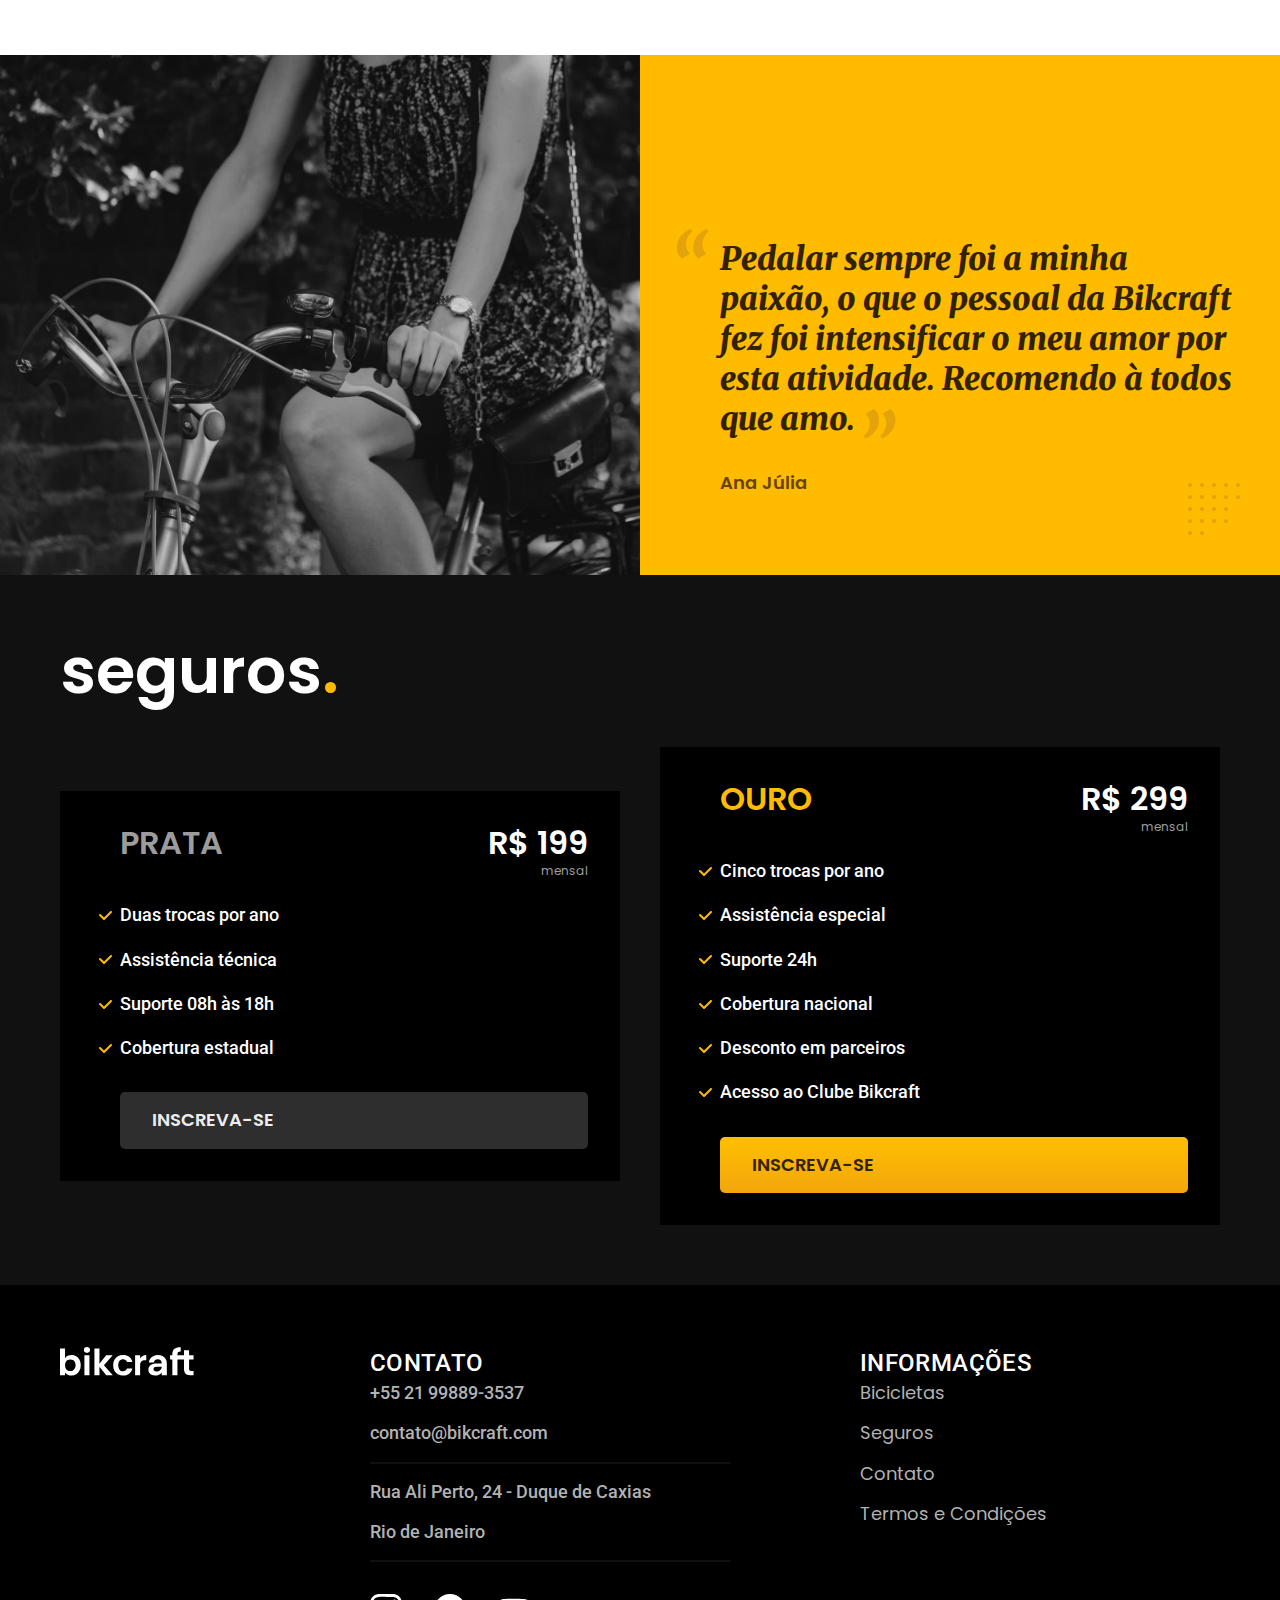
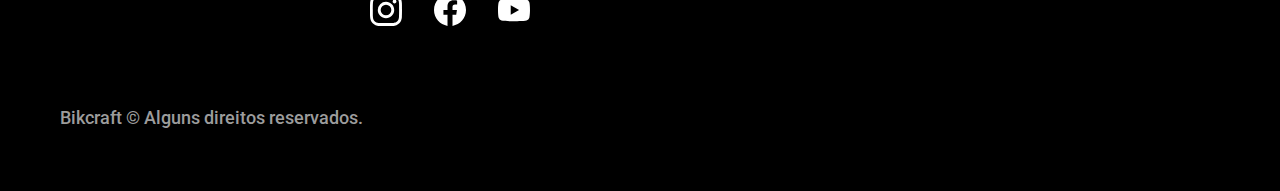
==== commit 8f5f1b0c: "second commit" ====
--- a/index.html
+++ b/index.html
@@ -90,7 +90,7 @@
       <div class="tecnologia-conteudo">
         <span class="font-2-l-b cor-5">Tecnologia Avançada</span>
         <h2 class="font-1-xxl cor-0">você escolhe as suas cores e componentes<span class="cor-p1">.</span></h2>
-        <p class="font-2-l cor-5">Cada Bikcraft é única e possui a sua identidade. As medidas serão exatas para o seu corpo e altura, garantindo maior conforto e ergonomia na sua pedalada. Você pode também personalizar completamente as suas cores.</p>
+        <p class="font-2-l cor-5">Cada Bikcraft é única e possui a sua identidade. As medidas serão exatas para o seu corpo e altura, garantindo maior conforto e ergonomia na sua pedalada. Você também pode personalizar completamente as suas cores.</p>
         <a class="link" href="./bicicletas.html">Escolha um modelo</a>
         <div class="tecnologia-vantagens">
           <div class="tecnologia-vantagens">
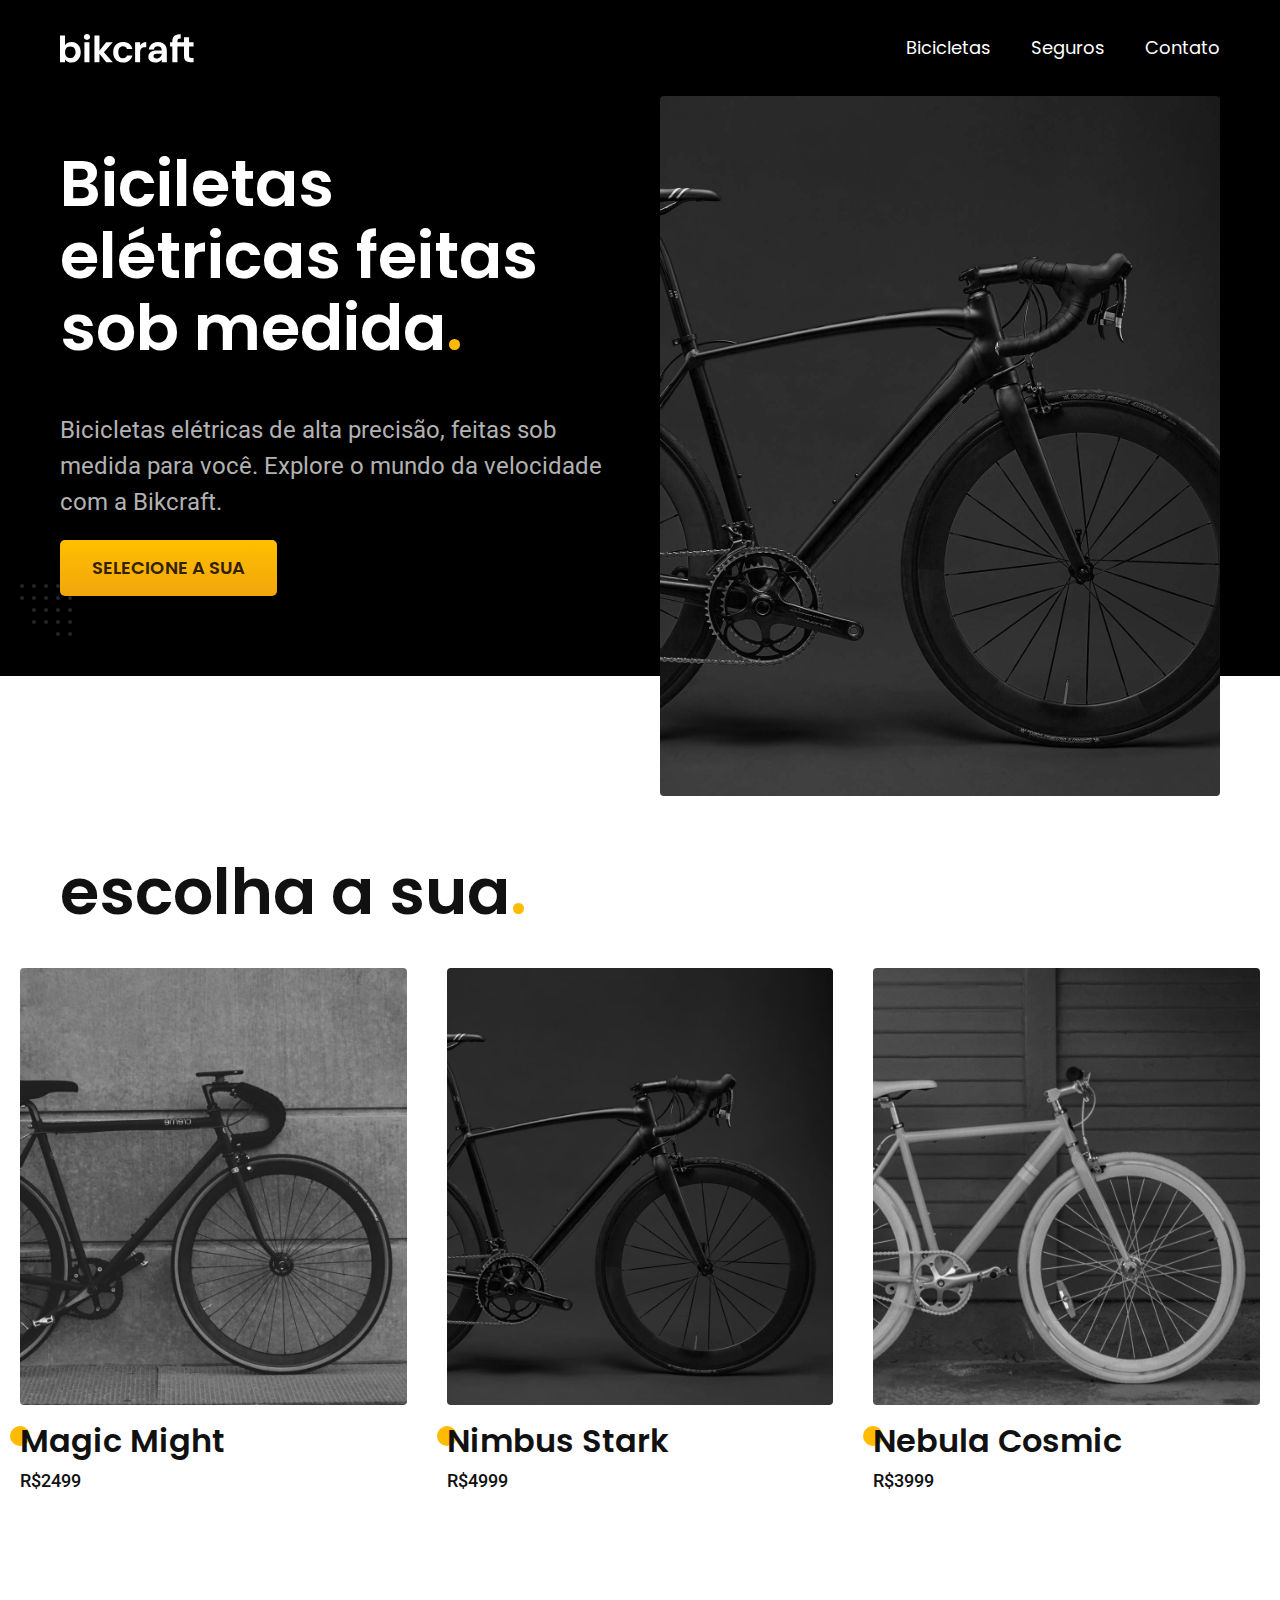
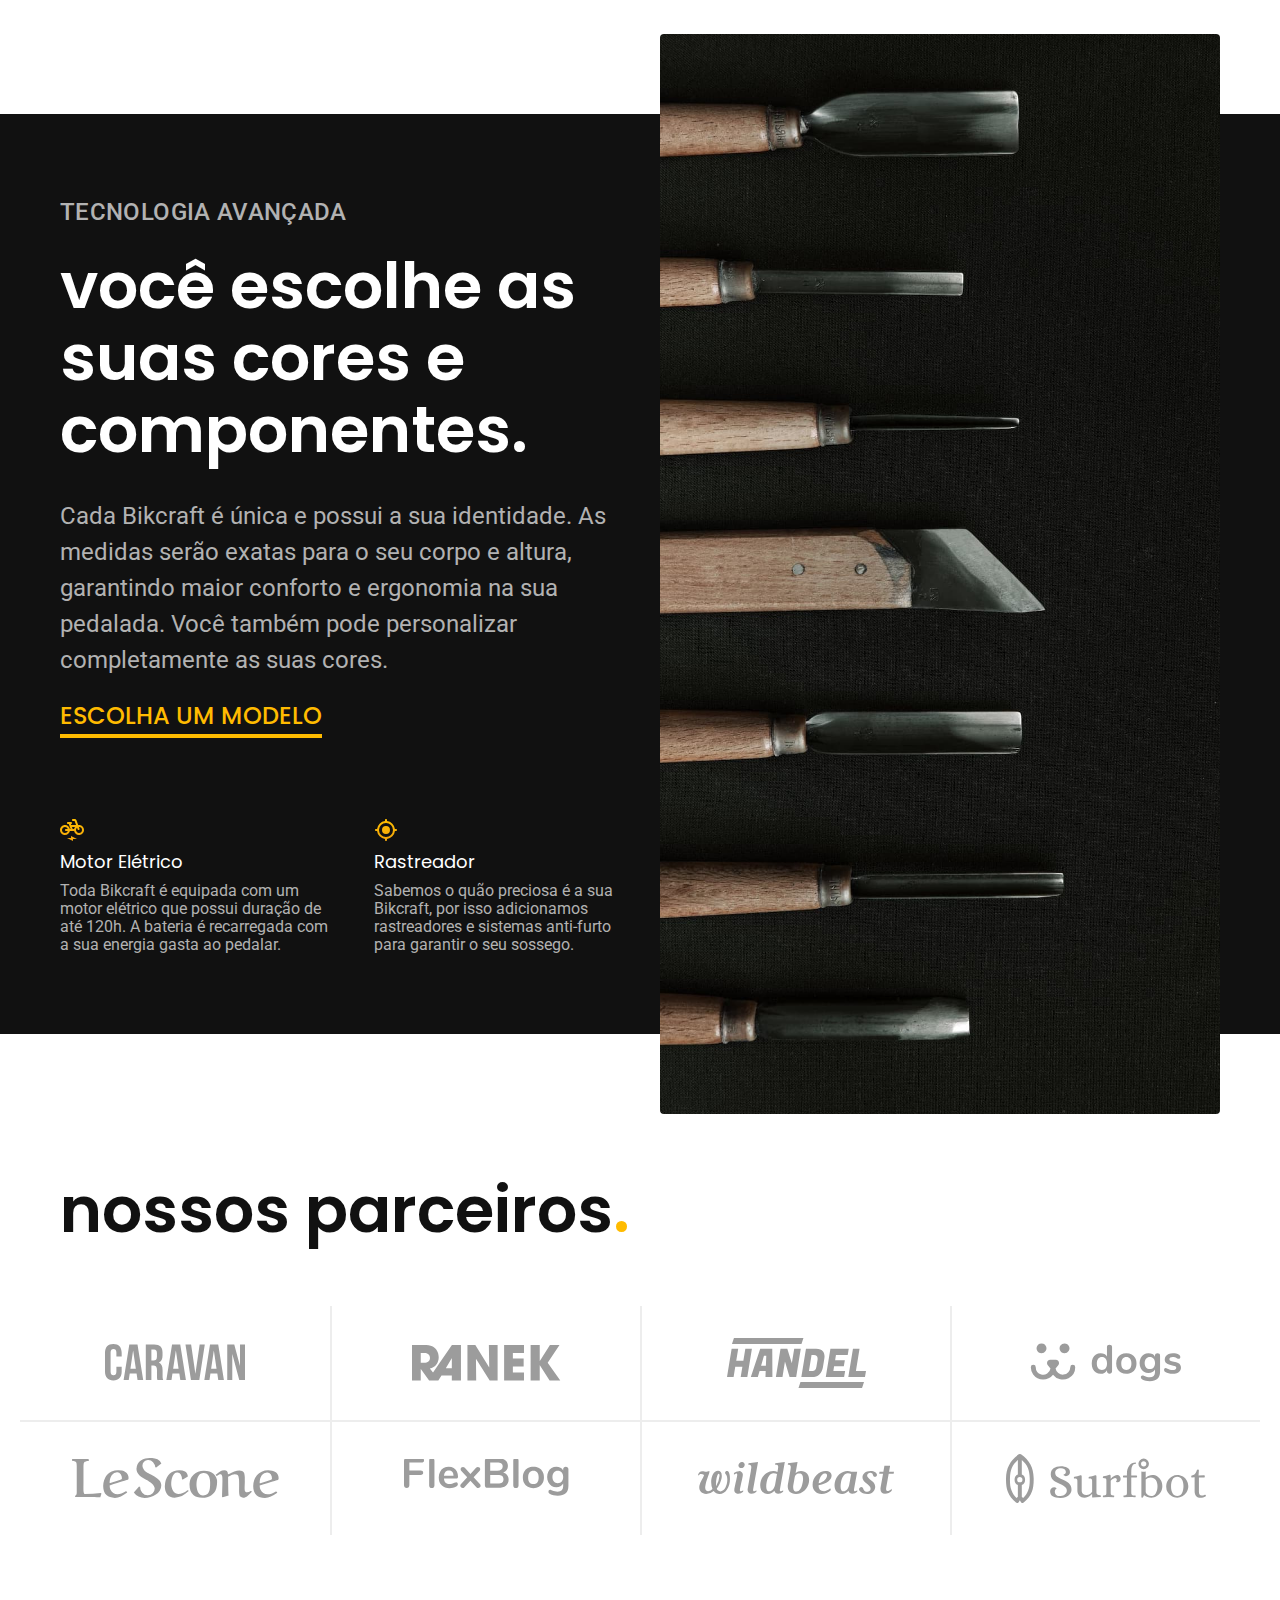
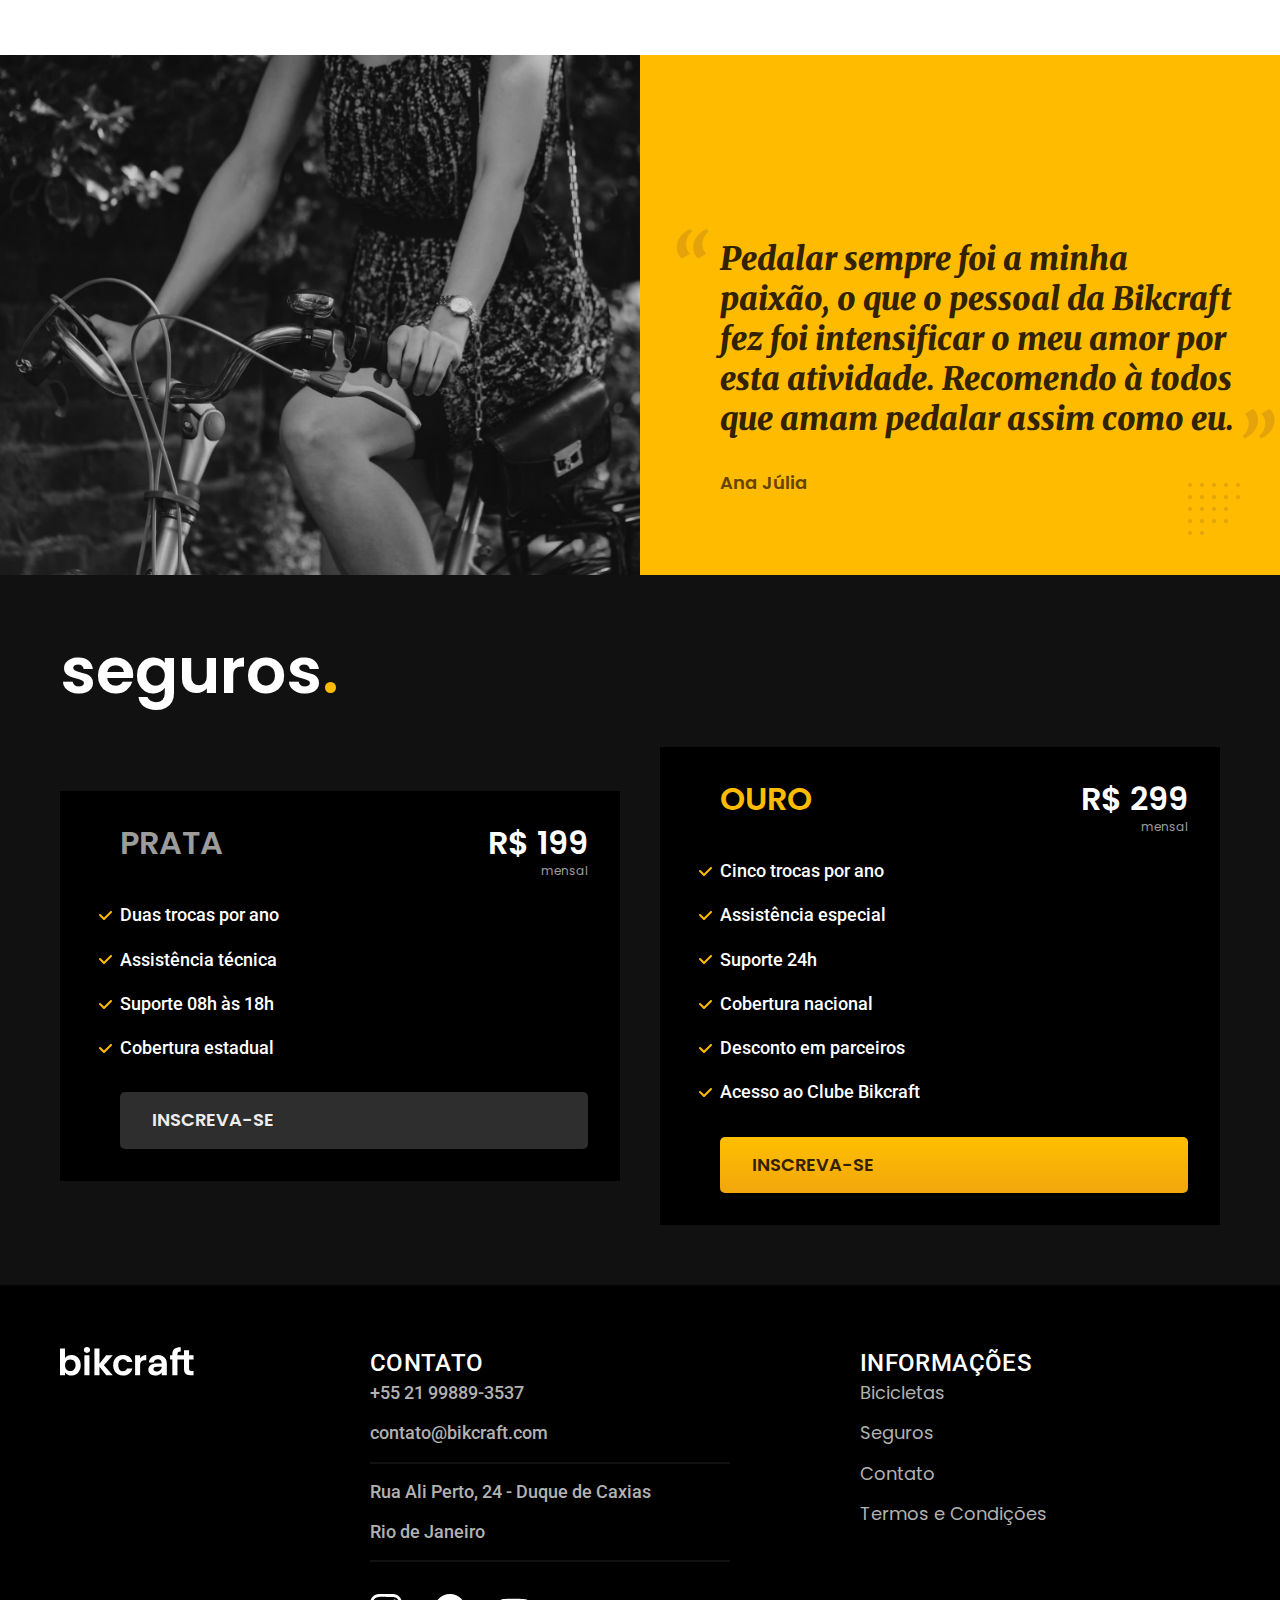
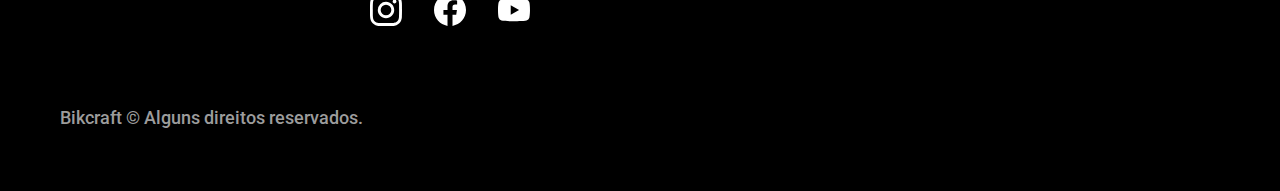
==== commit 07261322: "commit" ====
--- a/index.html
+++ b/index.html
@@ -133,7 +133,7 @@
     </div>
     <div class="depoimento-conteudo">
       <blockquote class="font-1-xl corp5">
-        <p>Pedalar sempre foi a minha paixão, o que o pessoal da Bikcraft fez foi intensificar o meu amor por esta atividade. Recomendo à todos que amo.</p>
+        <p>Pedalar sempre foi a minha paixão, o que o pessoal da Bikcraft fez foi intensificar o meu amor por esta atividade. Recomendo à todos que amam pedalar assim como eu.</p>
       </blockquote>
       <span class="font-1-m-b corp4">Ana Júlia</span>
     </div>
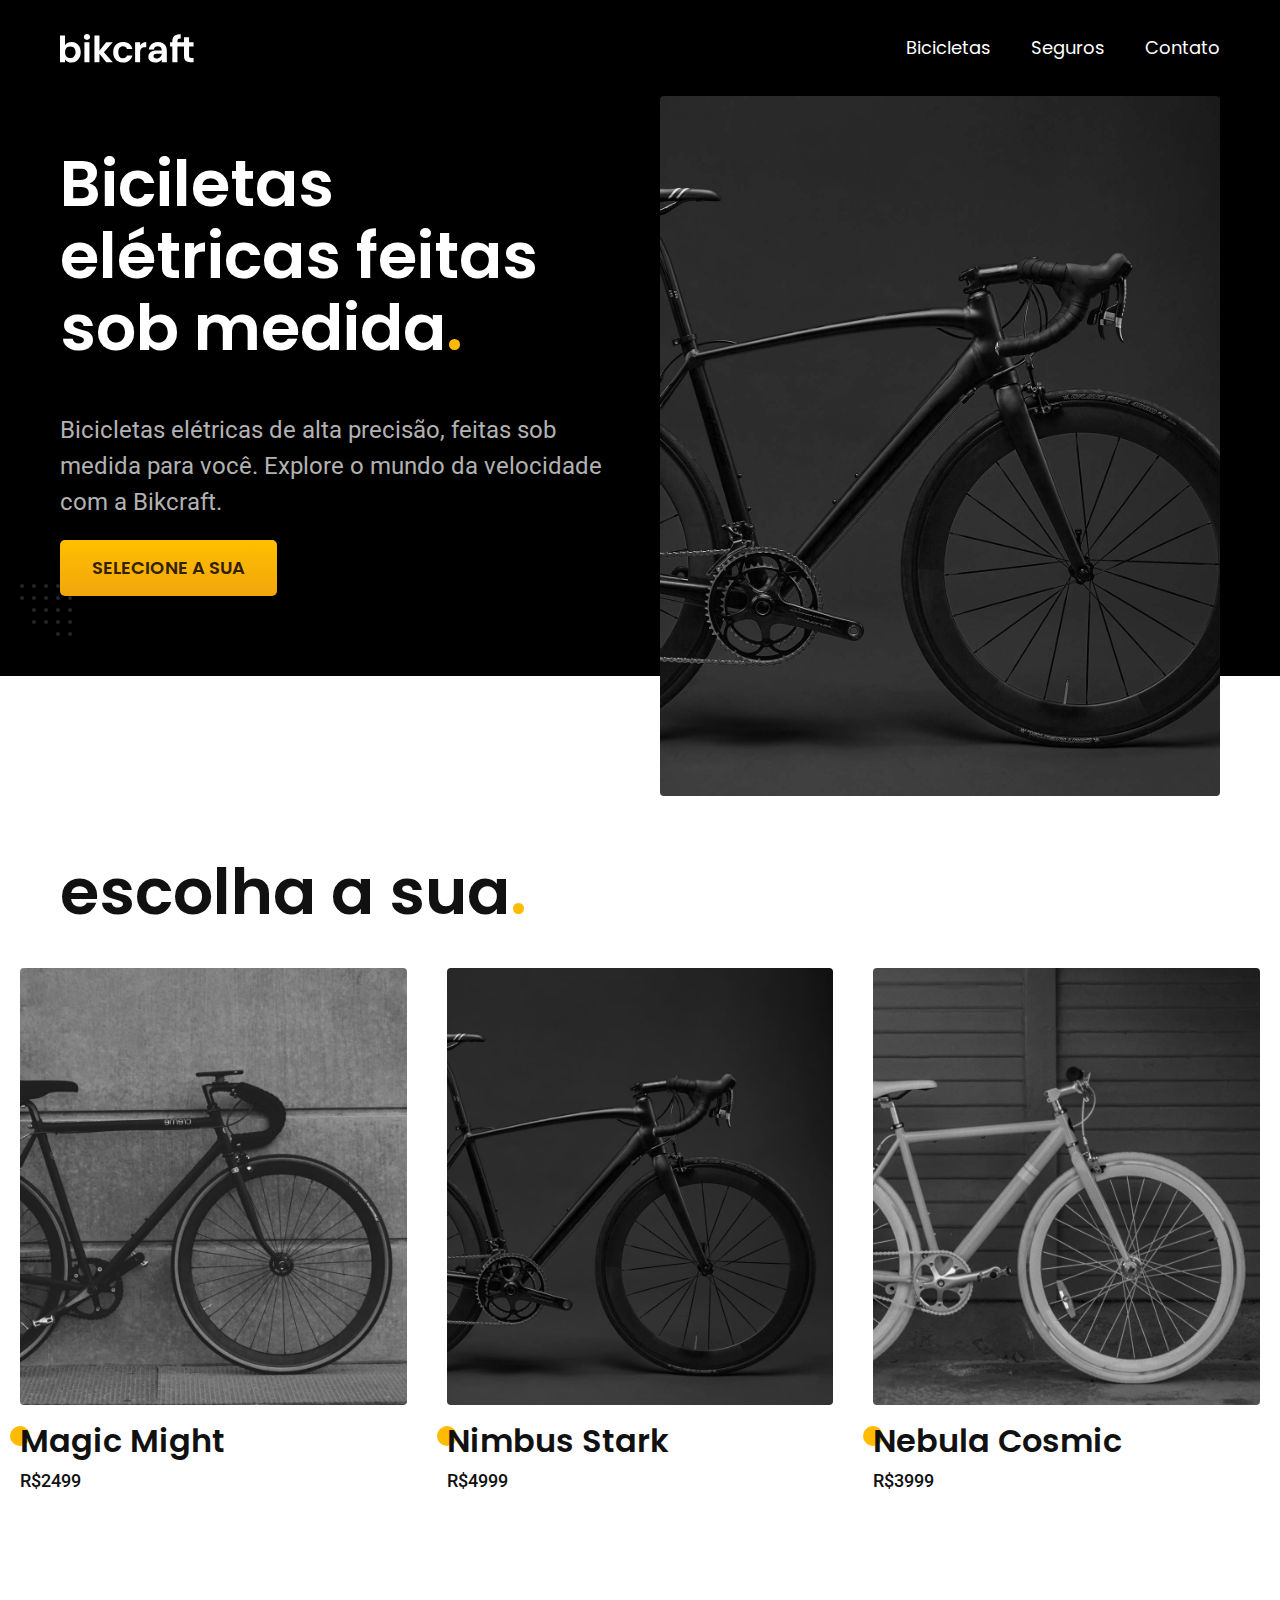
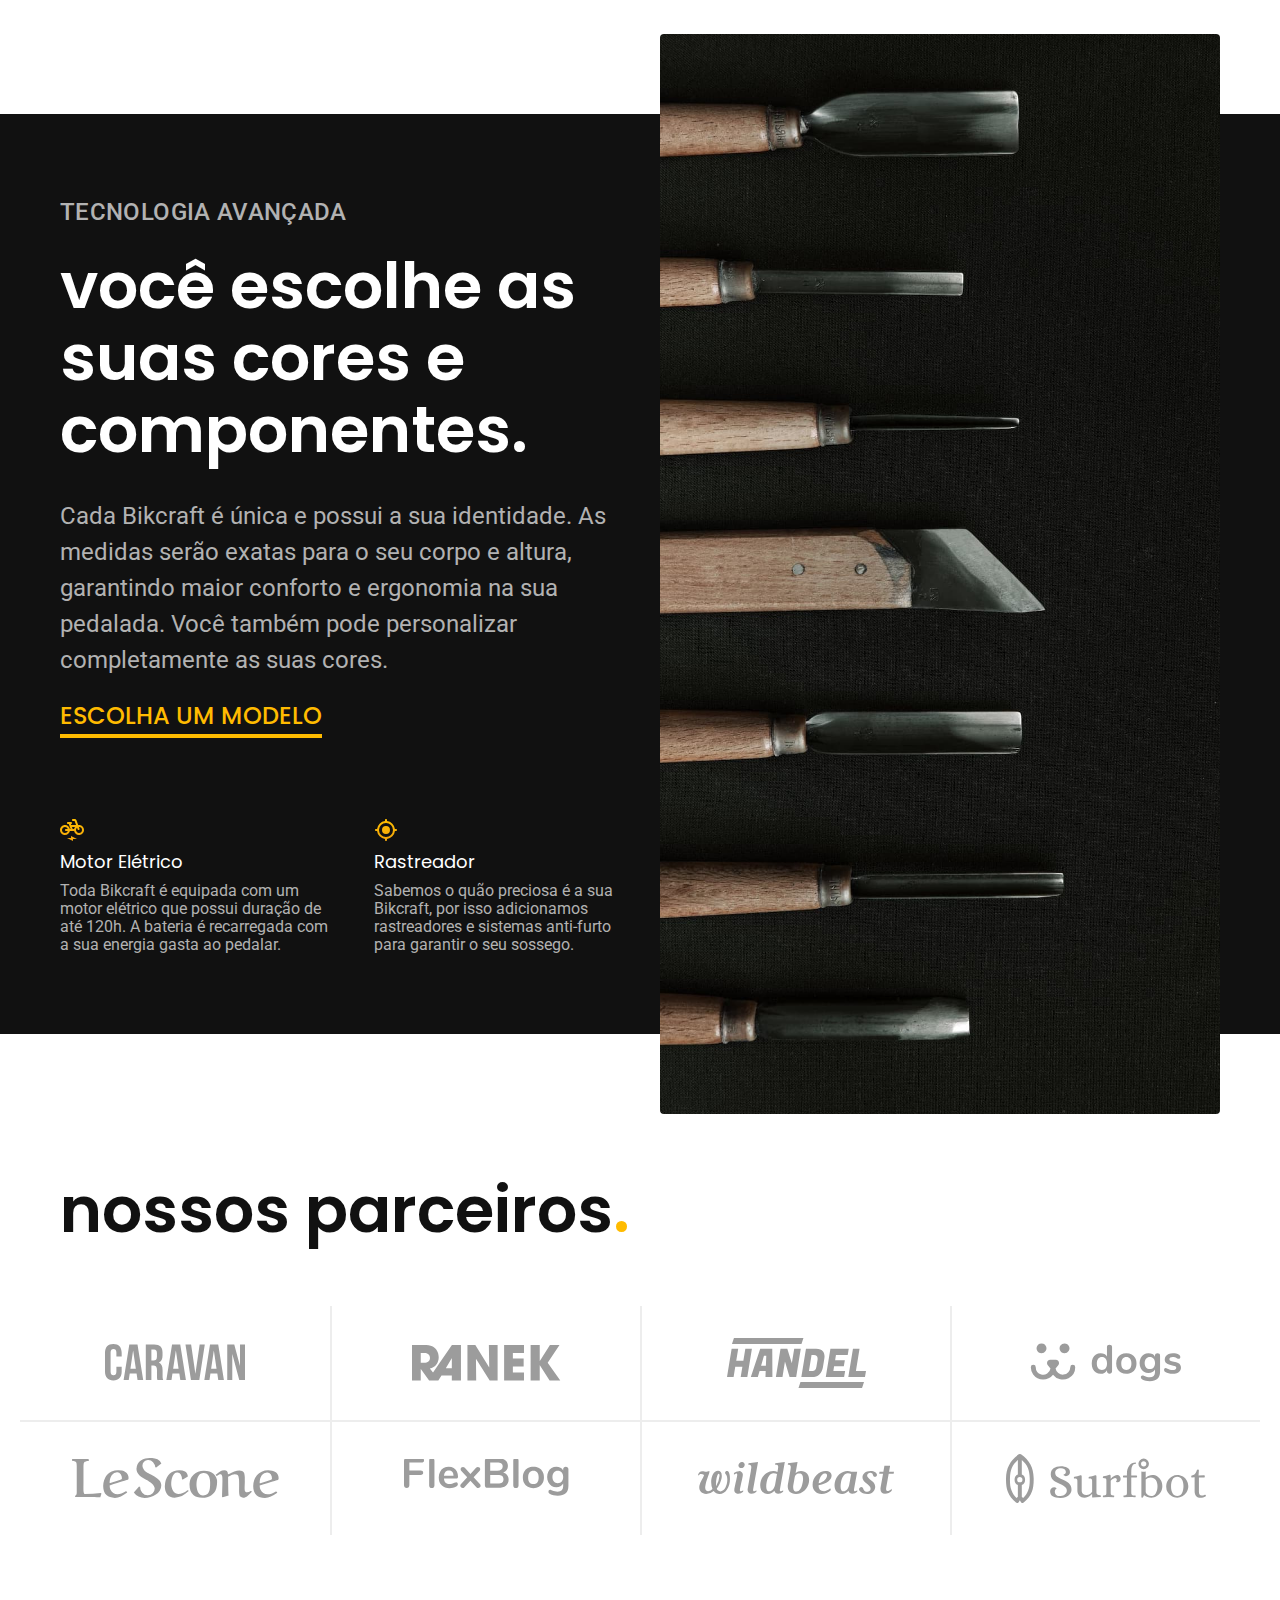
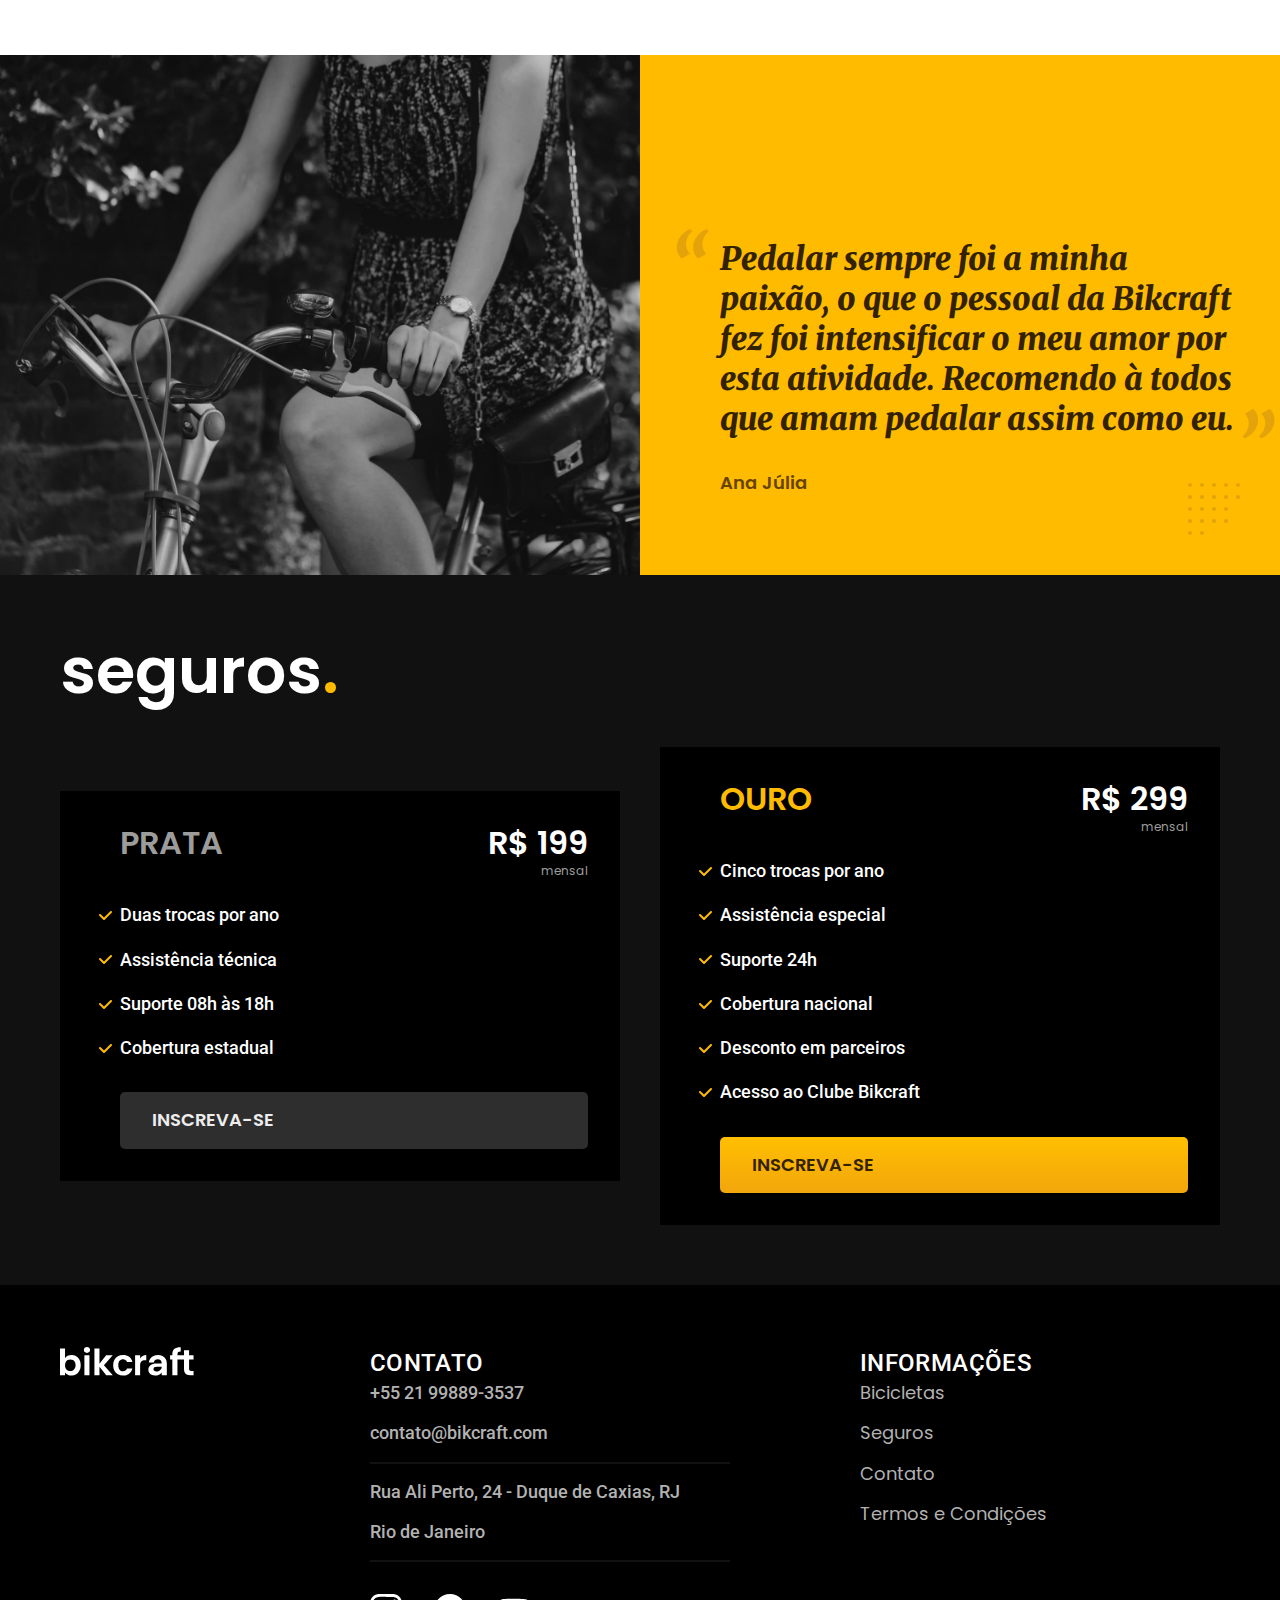
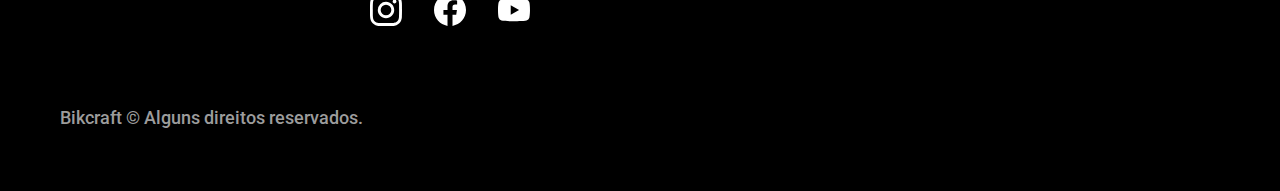
==== commit eec0aeb4: "2nd commit" ====
--- a/index.html
+++ b/index.html
@@ -180,7 +180,7 @@
         <ul class="font-2-m cor-5">
           <li><a href="tel:+5521998893537">+55 21 99889-3537</a></li>
           <li><a href="mailto:maeduardaaraujo01@gmail.com">contato@bikcraft.com</a></li>
-          <li>Rua Ali Perto, 24 - Duque de Caxias</li>
+          <li>Rua Ali Perto, 24 - Duque de Caxias, RJ</li>
           <li>Rio de Janeiro</li>
         </ul>
         <div class="footer-redes">
